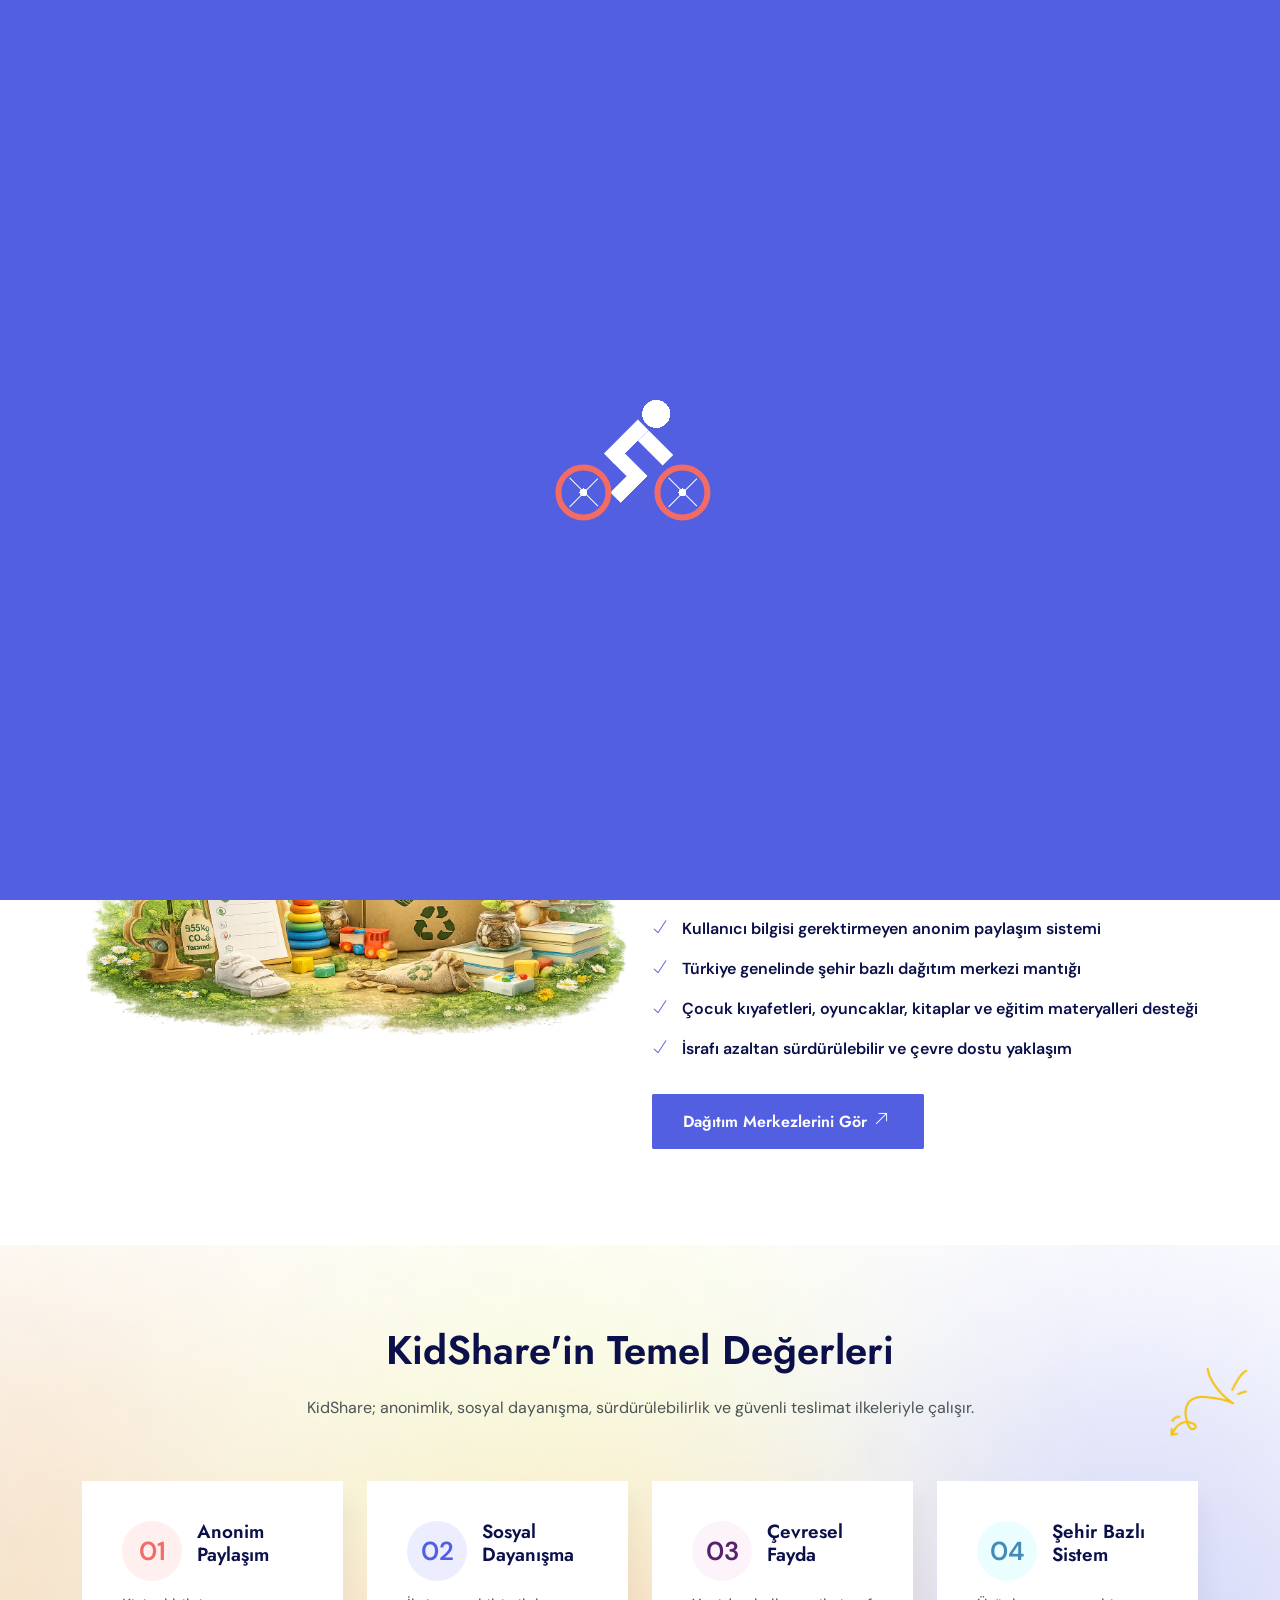
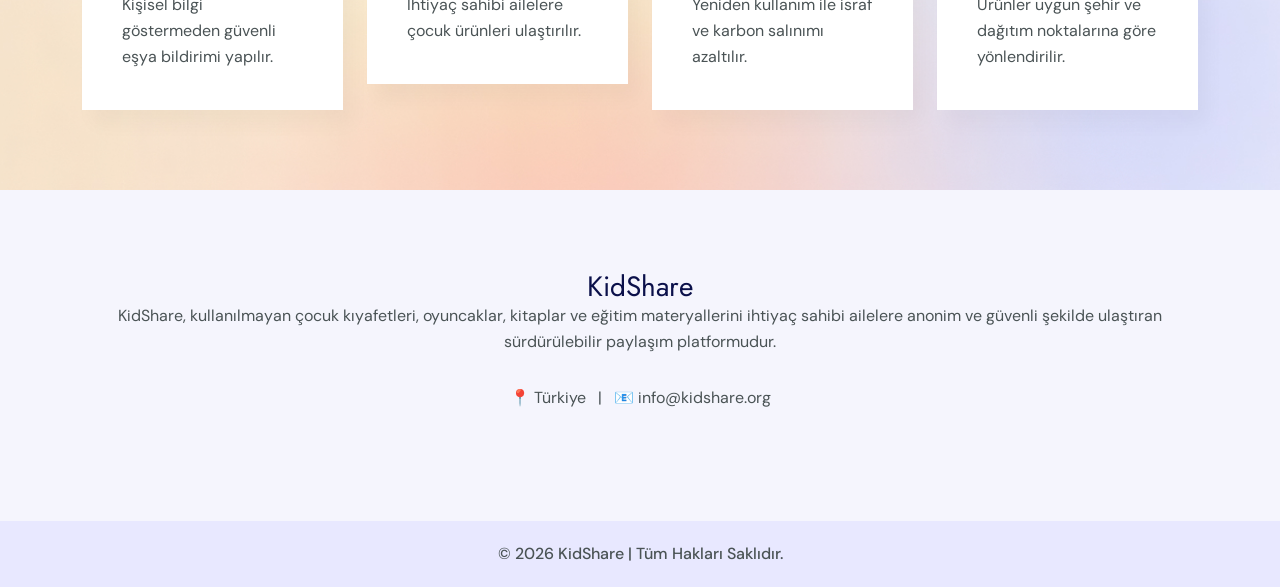
==== eduleb/about.html @ 21bc25d5 "sayfa hataları düzeltildi" ====
<!DOCTYPE html>
<html lang="tr">
<head>
	<meta charset="utf-8">
	<meta http-equiv="X-UA-Compatible" content="IE=edge">
	<meta name="viewport" content="width=device-width, initial-scale=1, shrink-to-fit=no">
	<meta name="description" content="KidShare - Şehir Bazlı Anonim Çocuk Eşyası Paylaşım Platformu">
	<meta name="keywords" content="KidShare, çocuk kıyafeti, oyuncak, kitap, bağış, paylaşım, sürdürülebilirlik">
	<title>KidShare | Hakkımızda</title>

	<link rel="stylesheet" href="assets/bootstrap/css/bootstrap.min.css">
	<link href="https://fonts.googleapis.com/css2?family=DM+Sans:ital,opsz,wght@0,9..40,100..1000;1,9..40,100..1000&display=swap" rel="stylesheet">
	<link href="https://fonts.googleapis.com/css2?family=Jost:ital,wght@0,100..900;1,100..900&display=swap" rel="stylesheet">
	<link rel="stylesheet" href="https://cdnjs.cloudflare.com/ajax/libs/font-awesome/6.5.2/css/all.min.css">
	<link rel="stylesheet" href="assets/fonts/font-awesome.min.css">
	<link rel="stylesheet" href="assets/fonts/themify-icons.css">
	<link rel="stylesheet" href="assets/owlcarousel/css/owl.carousel.css">
	<link rel="stylesheet" href="assets/owlcarousel/css/owl.theme.css">
	<link rel="stylesheet" href="assets/css/jquery-simple-mobilemenu.css">
	<link rel="stylesheet" href="assets/css/magnific-popup.css">
	<link rel="stylesheet" href="assets/css/animate.css">
	<link rel="stylesheet" href="assets/css/style.css">
</head>

<body data-spy="scroll" data-offset="80">

	<!-- START PRELOADER -->
	<div class="preloaders">
		<span class="loader"></span>
	</div>
	<!-- END PRELOADER -->

	<!-- START NAVBAR -->
	<div id="navigation" class="navbar-light bg-faded site-navigation">
		<div class="container-fluid">
			<div class="row">
				<div class="col-20 align-self-center">
					<div class="site-logo">
						<a href="index.html"><img src="assets/img/logo.png" alt="KidShare Logo"></a>
					</div>
				</div>

				<div class="col-60 d-flex">
					<nav id="main-menu">
						<ul>
							<li><a href="index.html">Ana Sayfa</a></li>
							<li><a href="about.html">Hakkımızda</a></li>
							<li><a href="course.html">Kategoriler</a></li>
							<li><a href="blog.html">Dağıtım Merkezleri</a></li>
							<li><a href="course_details.html">Eşya Bırak</a></li>
							<li><a href="contact.html">İletişim</a></li>
						</ul>
					</nav>
				</div>

				<div class="col-20 d-none d-xl-block text-end align-self-center">
					<a href="blog.html" class="header-btn">Merkezler</a>
					<a href="course_details.html" class="btn_one">Eşya Bırak</a>
				</div>

				<ul class="mobile_menu">
					<li><a href="index.html">Ana Sayfa</a></li>
					<li><a href="about.html">Hakkımızda</a></li>
					<li><a href="course.html">Kategoriler</a></li>
					<li><a href="blog.html">Dağıtım Merkezleri</a></li>
					<li><a href="course_details.html">Eşya Bırak</a></li>
					<li><a href="contact.html">İletişim</a></li>
				</ul>
			</div>
		</div>
	</div>
	<!-- END NAVBAR -->

	<!-- START PAGE HEADER -->
	<section class="section-top">
		<div class="container">
			<div class="col-lg-10 offset-lg-1 text-center">
				<div class="section-top-title wow fadeInRight" data-wow-duration="1s" data-wow-delay="0.3s" data-wow-offset="0">
					<h1>Hakkımızda</h1>
					<ul>
						<li><a href="index.html">Ana Sayfa</a></li>
						<li> / Hakkımızda</li>
					</ul>
				</div>
			</div>
		</div>
	</section>
	<!-- END PAGE HEADER -->

	<!-- START ABOUT CONTENT -->
	<section class="ab_area section-padding">
		<div class="container">
			<div class="row align-items-center">
				<div class="col-lg-6 col-sm-12 col-xs-12 wow fadeInUp" data-wow-duration="1s" data-wow-delay="0.2s" data-wow-offset="0">
					<div class="ab_img">
						<img src="assets/img/about1.png" class="img-fluid" alt="KidShare Hakkımızda Görseli">
					</div>
				</div>

				<div class="col-lg-6 col-sm-12 col-xs-12 wow fadeInUp" data-wow-duration="1s" data-wow-delay="0.1s" data-wow-offset="0">
					<div class="ab_content">
						<h2>KidShare ile Çocuk Eşyaları Yeniden Hayat Buluyor</h2>
						<p>
							KidShare, kullanılmayan çocuk kıyafetleri, oyuncaklar, kitaplar,
							ayakkabılar ve eğitim materyallerinin ihtiyaç sahibi ailelere
							ulaştırılmasını sağlayan şehir bazlı anonim paylaşım platformudur.
						</p>
						<p>
							Sistem; bağış yapan ve destek alan kişilerin kimliklerini paylaşmadan
							güvenli şekilde eşya paylaşabilmesini hedefler. Böylece sosyal dayanışma
							güçlenir, kullanılabilir ürünlerin israf olması önlenir ve çevresel fayda sağlanır.
						</p>
						<ul>
							<li><span class="ti-check"></span> Kullanıcı bilgisi gerektirmeyen anonim paylaşım sistemi</li>
							<li><span class="ti-check"></span> Türkiye genelinde şehir bazlı dağıtım merkezi mantığı</li>
							<li><span class="ti-check"></span> Çocuk kıyafetleri, oyuncaklar, kitaplar ve eğitim materyalleri desteği</li>
							<li><span class="ti-check"></span> İsrafı azaltan sürdürülebilir ve çevre dostu yaklaşım</li>
						</ul>
						<a class="btn_one" href="blog.html">Dağıtım Merkezlerini Gör <i class="ti-arrow-top-right"></i></a>
					</div>
				</div>
			</div>
		</div>
	</section>
	<!-- END ABOUT CONTENT -->

	<!-- START MISSION -->
	<section class="top_cat__area section-padding" style="background-image: url(assets/img/bg/section-2.jpg); background-size:cover; background-position: center center;">
		<div class="container">
			<div class="section-title text-center">
				<h2>KidShare'in Temel Değerleri</h2>
				<p>
					KidShare; anonimlik, sosyal dayanışma, sürdürülebilirlik ve güvenli teslimat ilkeleriyle çalışır.
				</p>
			</div>

			<div class="row">
				<div class="col-lg-3 col-sm-6 col-xs-12 wow fadeInUp" data-wow-duration="1s" data-wow-delay="0.1s" data-wow-offset="0">
					<div class="single_tp">
						<span class="sc_one">01</span>
						<h3>Anonim <br> Paylaşım</h3>
						<p>Kişisel bilgi göstermeden güvenli eşya bildirimi yapılır.</p>
					</div>
				</div>

				<div class="col-lg-3 col-sm-6 col-xs-12 wow fadeInUp" data-wow-duration="1s" data-wow-delay="0.2s" data-wow-offset="0">
					<div class="single_tp">
						<span class="sc_two">02</span>
						<h3>Sosyal <br> Dayanışma</h3>
						<p>İhtiyaç sahibi ailelere çocuk ürünleri ulaştırılır.</p>
					</div>
				</div>

				<div class="col-lg-3 col-sm-6 col-xs-12 wow fadeInUp" data-wow-duration="1s" data-wow-delay="0.3s" data-wow-offset="0">
					<div class="single_tp">
						<span class="sc_three">03</span>
						<h3>Çevresel <br> Fayda</h3>
						<p>Yeniden kullanım ile israf ve karbon salınımı azaltılır.</p>
					</div>
				</div>

				<div class="col-lg-3 col-sm-6 col-xs-12 wow fadeInUp" data-wow-duration="1s" data-wow-delay="0.4s" data-wow-offset="0">
					<div class="single_tp">
						<span class="sc_four">04</span>
						<h3>Şehir Bazlı <br> Sistem</h3>
						<p>Ürünler uygun şehir ve dağıtım noktalarına göre yönlendirilir.</p>
					</div>
				</div>
			</div>
		</div>
	</section>
	<!-- END MISSION -->

	<!-- START FOOTER -->
	<div class="footer section-padding">
		<div class="container">
			<div class="single_footer text-center">
				<h3>KidShare</h3>
				<p>
					KidShare, kullanılmayan çocuk kıyafetleri, oyuncaklar, kitaplar ve eğitim materyallerini
					ihtiyaç sahibi ailelere anonim ve güvenli şekilde ulaştıran sürdürülebilir paylaşım platformudur.
				</p>
				<p>📍 Türkiye &nbsp; | &nbsp; 📧 info@kidshare.org</p>
			</div>
		</div>
	</div>
	<!-- END FOOTER -->

	<!-- START COPYRIGHT -->
	<div class="foot_copy">
		<div class="footer_copyright">
			<p>© 2026 KidShare | Tüm Hakları Saklıdır.</p>
		</div>
	</div>
	<!-- END COPYRIGHT -->

	<script src="assets/js/jquery-1.12.4.min.js"></script>
	<script src="assets/bootstrap/js/bootstrap.min.js"></script>
	<script src="assets/js/modernizr-2.8.3.min.js"></script>
	<script src="assets/js/jquery-simple-mobilemenu.js"></script>
	<script src="assets/owlcarousel/js/owl.carousel.min.js"></script>
	<script src="assets/js/jquery.magnific-popup.min.js"></script>
	<script src="assets/js/jquery.inview.min.js"></script>
	<script src="assets/js/scrolltopcontrol.js"></script>
	<script src="assets/js/wow.min.js"></script>
	<script src="assets/js/scripts.js"></script>
</body>
</html>
---- eduleb/assets/fonts/themify-icons.css ----
@font-face {
	font-family: 'themify';
	src:url('../fonts/themify.eot?-fvbane');
	src:url('../fonts/themify.eot?#iefix-fvbane') format('embedded-opentype'),
		url('../fonts/themify.woff?-fvbane') format('woff'),
		url('../fonts/themify.ttf?-fvbane') format('truetype'),
		url('../fonts/themify.svg?-fvbane#themify') format('svg');
	font-weight: normal;
	font-style: normal;
}

[class^="ti-"], [class*=" ti-"] {
	font-family: 'themify';
	speak: none;
	font-style: normal;
	font-weight: normal;
	font-variant: normal;
	text-transform: none;
	line-height: 1;

	/* Better Font Rendering =========== */
	-webkit-font-smoothing: antialiased;
	-moz-osx-font-smoothing: grayscale;
}

.ti-wand:before {
	content: "\e600";
}
.ti-volume:before {
	content: "\e601";
}
.ti-user:before {
	content: "\e602";
}
.ti-unlock:before {
	content: "\e603";
}
.ti-unlink:before {
	content: "\e604";
}
.ti-trash:before {
	content: "\e605";
}
.ti-thought:before {
	content: "\e606";
}
.ti-target:before {
	content: "\e607";
}
.ti-tag:before {
	content: "\e608";
}
.ti-tablet:before {
	content: "\e609";
}
.ti-star:before {
	content: "\e60a";
}
.ti-spray:before {
	content: "\e60b";
}
.ti-signal:before {
	content: "\e60c";
}
.ti-shopping-cart:before {
	content: "\e60d";
}
.ti-shopping-cart-full:before {
	content: "\e60e";
}
.ti-settings:before {
	content: "\e60f";
}
.ti-search:before {
	content: "\e610";
}
.ti-zoom-in:before {
	content: "\e611";
}
.ti-zoom-out:before {
	content: "\e612";
}
.ti-cut:before {
	content: "\e613";
}
.ti-ruler:before {
	content: "\e614";
}
.ti-ruler-pencil:before {
	content: "\e615";
}
.ti-ruler-alt:before {
	content: "\e616";
}
.ti-bookmark:before {
	content: "\e617";
}
.ti-bookmark-alt:before {
	content: "\e618";
}
.ti-reload:before {
	content: "\e619";
}
.ti-plus:before {
	content: "\e61a";
}
.ti-pin:before {
	content: "\e61b";
}
.ti-pencil:before {
	content: "\e61c";
}
.ti-pencil-alt:before {
	content: "\e61d";
}
.ti-paint-roller:before {
	content: "\e61e";
}
.ti-paint-bucket:before {
	content: "\e61f";
}
.ti-na:before {
	content: "\e620";
}
.ti-mobile:before {
	content: "\e621";
}
.ti-minus:before {
	content: "\e622";
}
.ti-medall:before {
	content: "\e623";
}
.ti-medall-alt:before {
	content: "\e624";
}
.ti-marker:before {
	content: "\e625";
}
.ti-marker-alt:before {
	content: "\e626";
}
.ti-arrow-up:before {
	content: "\e627";
}
.ti-arrow-right:before {
	content: "\e628";
}
.ti-arrow-left:before {
	content: "\e629";
}
.ti-arrow-down:before {
	content: "\e62a";
}
.ti-lock:before {
	content: "\e62b";
}
.ti-location-arrow:before {
	content: "\e62c";
}
.ti-link:before {
	content: "\e62d";
}
.ti-layout:before {
	content: "\e62e";
}
.ti-layers:before {
	content: "\e62f";
}
.ti-layers-alt:before {
	content: "\e630";
}
.ti-key:before {
	content: "\e631";
}
.ti-import:before {
	content: "\e632";
}
.ti-image:before {
	content: "\e633";
}
.ti-heart:before {
	content: "\e634";
}
.ti-heart-broken:before {
	content: "\e635";
}
.ti-hand-stop:before {
	content: "\e636";
}
.ti-hand-open:before {
	content: "\e637";
}
.ti-hand-drag:before {
	content: "\e638";
}
.ti-folder:before {
	content: "\e639";
}
.ti-flag:before {
	content: "\e63a";
}
.ti-flag-alt:before {
	content: "\e63b";
}
.ti-flag-alt-2:before {
	content: "\e63c";
}
.ti-eye:before {
	content: "\e63d";
}
.ti-export:before {
	content: "\e63e";
}
.ti-exchange-vertical:before {
	content: "\e63f";
}
.ti-desktop:before {
	content: "\e640";
}
.ti-cup:before {
	content: "\e641";
}
.ti-crown:before {
	content: "\e642";
}
.ti-comments:before {
	content: "\e643";
}
.ti-comment:before {
	content: "\e644";
}
.ti-comment-alt:before {
	content: "\e645";
}
.ti-close:before {
	content: "\e646";
}
.ti-clip:before {
	content: "\e647";
}
.ti-angle-up:before {
	content: "\e648";
}
.ti-angle-right:before {
	content: "\e649";
}
.ti-angle-left:before {
	content: "\e64a";
}
.ti-angle-down:before {
	content: "\e64b";
}
.ti-check:before {
	content: "\e64c";
}
.ti-check-box:before {
	content: "\e64d";
}
.ti-camera:before {
	content: "\e64e";
}
.ti-announcement:before {
	content: "\e64f";
}
.ti-brush:before {
	content: "\e650";
}
.ti-briefcase:before {
	content: "\e651";
}
.ti-bolt:before {
	content: "\e652";
}
.ti-bolt-alt:before {
	content: "\e653";
}
.ti-blackboard:before {
	content: "\e654";
}
.ti-bag:before {
	content: "\e655";
}
.ti-move:before {
	content: "\e656";
}
.ti-arrows-vertical:before {
	content: "\e657";
}
.ti-arrows-horizontal:before {
	content: "\e658";
}
.ti-fullscreen:before {
	content: "\e659";
}
.ti-arrow-top-right:before {
	content: "\e65a";
}
.ti-arrow-top-left:before {
	content: "\e65b";
}
.ti-arrow-circle-up:before {
	content: "\e65c";
}
.ti-arrow-circle-right:before {
	content: "\e65d";
}
.ti-arrow-circle-left:before {
	content: "\e65e";
}
.ti-arrow-circle-down:before {
	content: "\e65f";
}
.ti-angle-double-up:before {
	content: "\e660";
}
.ti-angle-double-right:before {
	content: "\e661";
}
.ti-angle-double-left:before {
	content: "\e662";
}
.ti-angle-double-down:before {
	content: "\e663";
}
.ti-zip:before {
	content: "\e664";
}
.ti-world:before {
	content: "\e665";
}
.ti-wheelchair:before {
	content: "\e666";
}
.ti-view-list:before {
	content: "\e667";
}
.ti-view-list-alt:before {
	content: "\e668";
}
.ti-view-grid:before {
	content: "\e669";
}
.ti-uppercase:before {
	content: "\e66a";
}
.ti-upload:before {
	content: "\e66b";
}
.ti-underline:before {
	content: "\e66c";
}
.ti-truck:before {
	content: "\e66d";
}
.ti-timer:before {
	content: "\e66e";
}
.ti-ticket:before {
	content: "\e66f";
}
.ti-thumb-up:before {
	content: "\e670";
}
.ti-thumb-down:before {
	content: "\e671";
}
.ti-text:before {
	content: "\e672";
}
.ti-stats-up:before {
	content: "\e673";
}
.ti-stats-down:before {
	content: "\e674";
}
.ti-split-v:before {
	content: "\e675";
}
.ti-split-h:before {
	content: "\e676";
}
.ti-smallcap:before {
	content: "\e677";
}
.ti-shine:before {
	content: "\e678";
}
.ti-shift-right:before {
	content: "\e679";
}
.ti-shift-left:before {
	content: "\e67a";
}
.ti-shield:before {
	content: "\e67b";
}
.ti-notepad:before {
	content: "\e67c";
}
.ti-server:before {
	content: "\e67d";
}
.ti-quote-right:before {
	content: "\e67e";
}
.ti-quote-left:before {
	content: "\e67f";
}
.ti-pulse:before {
	content: "\e680";
}
.ti-printer:before {
	content: "\e681";
}
.ti-power-off:before {
	content: "\e682";
}
.ti-plug:before {
	content: "\e683";
}
.ti-pie-chart:before {
	content: "\e684";
}
.ti-paragraph:before {
	content: "\e685";
}
.ti-panel:before {
	content: "\e686";
}
.ti-package:before {
	content: "\e687";
}
.ti-music:before {
	content: "\e688";
}
.ti-music-alt:before {
	content: "\e689";
}
.ti-mouse:before {
	content: "\e68a";
}
.ti-mouse-alt:before {
	content: "\e68b";
}
.ti-money:before {
	content: "\e68c";
}
.ti-microphone:before {
	content: "\e68d";
}
.ti-menu:before {
	content: "\e68e";
}
.ti-menu-alt:before {
	content: "\e68f";
}
.ti-map:before {
	content: "\e690";
}
.ti-map-alt:before {
	content: "\e691";
}
.ti-loop:before {
	content: "\e692";
}
.ti-location-pin:before {
	content: "\e693";
}
.ti-list:before {
	content: "\e694";
}
.ti-light-bulb:before {
	content: "\e695";
}
.ti-Italic:before {
	content: "\e696";
}
.ti-info:before {
	content: "\e697";
}
.ti-infinite:before {
	content: "\e698";
}
.ti-id-badge:before {
	content: "\e699";
}
.ti-hummer:before {
	content: "\e69a";
}
.ti-home:before {
	content: "\e69b";
}
.ti-help:before {
	content: "\e69c";
}
.ti-headphone:before {
	content: "\e69d";
}
.ti-harddrives:before {
	content: "\e69e";
}
.ti-harddrive:before {
	content: "\e69f";
}
.ti-gift:before {
	content: "\e6a0";
}
.ti-game:before {
	content: "\e6a1";
}
.ti-filter:before {
	content: "\e6a2";
}
.ti-files:before {
	content: "\e6a3";
}
.ti-file:before {
	content: "\e6a4";
}
.ti-eraser:before {
	content: "\e6a5";
}
.ti-envelope:before {
	content: "\e6a6";
}
.ti-download:before {
	content: "\e6a7";
}
.ti-direction:before {
	content: "\e6a8";
}
.ti-direction-alt:before {
	content: "\e6a9";
}
.ti-dashboard:before {
	content: "\e6aa";
}
.ti-control-stop:before {
	content: "\e6ab";
}
.ti-control-shuffle:before {
	content: "\e6ac";
}
.ti-control-play:before {
	content: "\e6ad";
}
.ti-control-pause:before {
	content: "\e6ae";
}
.ti-control-forward:before {
	content: "\e6af";
}
.ti-control-backward:before {
	content: "\e6b0";
}
.ti-cloud:before {
	content: "\e6b1";
}
.ti-cloud-up:before {
	content: "\e6b2";
}
.ti-cloud-down:before {
	content: "\e6b3";
}
.ti-clipboard:before {
	content: "\e6b4";
}
.ti-car:before {
	content: "\e6b5";
}
.ti-calendar:before {
	content: "\e6b6";
}
.ti-book:before {
	content: "\e6b7";
}
.ti-bell:before {
	content: "\e6b8";
}
.ti-basketball:before {
	content: "\e6b9";
}
.ti-bar-chart:before {
	content: "\e6ba";
}
.ti-bar-chart-alt:before {
	content: "\e6bb";
}
.ti-back-right:before {
	content: "\e6bc";
}
.ti-back-left:before {
	content: "\e6bd";
}
.ti-arrows-corner:before {
	content: "\e6be";
}
.ti-archive:before {
	content: "\e6bf";
}
.ti-anchor:before {
	content: "\e6c0";
}
.ti-align-right:before {
	content: "\e6c1";
}
.ti-align-left:before {
	content: "\e6c2";
}
.ti-align-justify:before {
	content: "\e6c3";
}
.ti-align-center:before {
	content: "\e6c4";
}
.ti-alert:before {
	content: "\e6c5";
}
.ti-alarm-clock:before {
	content: "\e6c6";
}
.ti-agenda:before {
	content: "\e6c7";
}
.ti-write:before {
	content: "\e6c8";
}
.ti-window:before {
	content: "\e6c9";
}
.ti-widgetized:before {
	content: "\e6ca";
}
.ti-widget:before {
	content: "\e6cb";
}
.ti-widget-alt:before {
	content: "\e6cc";
}
.ti-wallet:before {
	content: "\e6cd";
}
.ti-video-clapper:before {
	content: "\e6ce";
}
.ti-video-camera:before {
	content: "\e6cf";
}
.ti-vector:before {
	content: "\e6d0";
}
.ti-themify-logo:before {
	content: "\e6d1";
}
.ti-themify-favicon:before {
	content: "\e6d2";
}
.ti-themify-favicon-alt:before {
	content: "\e6d3";
}
.ti-support:before {
	content: "\e6d4";
}
.ti-stamp:before {
	content: "\e6d5";
}
.ti-split-v-alt:before {
	content: "\e6d6";
}
.ti-slice:before {
	content: "\e6d7";
}
.ti-shortcode:before {
	content: "\e6d8";
}
.ti-shift-right-alt:before {
	content: "\e6d9";
}
.ti-shift-left-alt:before {
	content: "\e6da";
}
.ti-ruler-alt-2:before {
	content: "\e6db";
}
.ti-receipt:before {
	content: "\e6dc";
}
.ti-pin2:before {
	content: "\e6dd";
}
.ti-pin-alt:before {
	content: "\e6de";
}
.ti-pencil-alt2:before {
	content: "\e6df";
}
.ti-palette:before {
	content: "\e6e0";
}
.ti-more:before {
	content: "\e6e1";
}
.ti-more-alt:before {
	content: "\e6e2";
}
.ti-microphone-alt:before {
	content: "\e6e3";
}
.ti-magnet:before {
	content: "\e6e4";
}
.ti-line-double:before {
	content: "\e6e5";
}
.ti-line-dotted:before {
	content: "\e6e6";
}
.ti-line-dashed:before {
	content: "\e6e7";
}
.ti-layout-width-full:before {
	content: "\e6e8";
}
.ti-layout-width-default:before {
	content: "\e6e9";
}
.ti-layout-width-default-alt:before {
	content: "\e6ea";
}
.ti-layout-tab:before {
	content: "\e6eb";
}
.ti-layout-tab-window:before {
	content: "\e6ec";
}
.ti-layout-tab-v:before {
	content: "\e6ed";
}
.ti-layout-tab-min:before {
	content: "\e6ee";
}
.ti-layout-slider:before {
	content: "\e6ef";
}
.ti-layout-slider-alt:before {
	content: "\e6f0";
}
.ti-layout-sidebar-right:before {
	content: "\e6f1";
}
.ti-layout-sidebar-none:before {
	content: "\e6f2";
}
.ti-layout-sidebar-left:before {
	content: "\e6f3";
}
.ti-layout-placeholder:before {
	content: "\e6f4";
}
.ti-layout-menu:before {
	content: "\e6f5";
}
.ti-layout-menu-v:before {
	content: "\e6f6";
}
.ti-layout-menu-separated:before {
	content: "\e6f7";
}
.ti-layout-menu-full:before {
	content: "\e6f8";
}
.ti-layout-media-right-alt:before {
	content: "\e6f9";
}
.ti-layout-media-right:before {
	content: "\e6fa";
}
.ti-layout-media-overlay:before {
	content: "\e6fb";
}
.ti-layout-media-overlay-alt:before {
	content: "\e6fc";
}
.ti-layout-media-overlay-alt-2:before {
	content: "\e6fd";
}
.ti-layout-media-left-alt:before {
	content: "\e6fe";
}
.ti-layout-media-left:before {
	content: "\e6ff";
}
.ti-layout-media-center-alt:before {
	content: "\e700";
}
.ti-layout-media-center:before {
	content: "\e701";
}
.ti-layout-list-thumb:before {
	content: "\e702";
}
.ti-layout-list-thumb-alt:before {
	content: "\e703";
}
.ti-layout-list-post:before {
	content: "\e704";
}
.ti-layout-list-large-image:before {
	content: "\e705";
}
.ti-layout-line-solid:before {
	content: "\e706";
}
.ti-layout-grid4:before {
	content: "\e707";
}
.ti-layout-grid3:before {
	content: "\e708";
}
.ti-layout-grid2:before {
	content: "\e709";
}
.ti-layout-grid2-thumb:before {
	content: "\e70a";
}
.ti-layout-cta-right:before {
	content: "\e70b";
}
.ti-layout-cta-left:before {
	content: "\e70c";
}
.ti-layout-cta-center:before {
	content: "\e70d";
}
.ti-layout-cta-btn-right:before {
	content: "\e70e";
}
.ti-layout-cta-btn-left:before {
	content: "\e70f";
}
.ti-layout-column4:before {
	content: "\e710";
}
.ti-layout-column3:before {
	content: "\e711";
}
.ti-layout-column2:before {
	content: "\e712";
}
.ti-layout-accordion-separated:before {
	content: "\e713";
}
.ti-layout-accordion-merged:before {
	content: "\e714";
}
.ti-layout-accordion-list:before {
	content: "\e715";
}
.ti-ink-pen:before {
	content: "\e716";
}
.ti-info-alt:before {
	content: "\e717";
}
.ti-help-alt:before {
	content: "\e718";
}
.ti-headphone-alt:before {
	content: "\e719";
}
.ti-hand-point-up:before {
	content: "\e71a";
}
.ti-hand-point-right:before {
	content: "\e71b";
}
.ti-hand-point-left:before {
	content: "\e71c";
}
.ti-hand-point-down:before {
	content: "\e71d";
}
.ti-gallery:before {
	content: "\e71e";
}
.ti-face-smile:before {
	content: "\e71f";
}
.ti-face-sad:before {
	content: "\e720";
}
.ti-credit-card:before {
	content: "\e721";
}
.ti-control-skip-forward:before {
	content: "\e722";
}
.ti-control-skip-backward:before {
	content: "\e723";
}
.ti-control-record:before {
	content: "\e724";
}
.ti-control-eject:before {
	content: "\e725";
}
.ti-comments-smiley:before {
	content: "\e726";
}
.ti-brush-alt:before {
	content: "\e727";
}
.ti-youtube:before {
	content: "\e728";
}
.ti-vimeo:before {
	content: "\e729";
}
.ti-twitter:before {
	content: "\e72a";
}
.ti-time:before {
	content: "\e72b";
}
.ti-tumblr:before {
	content: "\e72c";
}
.ti-skype:before {
	content: "\e72d";
}
.ti-share:before {
	content: "\e72e";
}
.ti-share-alt:before {
	content: "\e72f";
}
.ti-rocket:before {
	content: "\e730";
}
.ti-pinterest:before {
	content: "\e731";
}
.ti-new-window:before {
	content: "\e732";
}
.ti-microsoft:before {
	content: "\e733";
}
.ti-list-ol:before {
	content: "\e734";
}
.ti-linkedin:before {
	content: "\e735";
}
.ti-layout-sidebar-2:before {
	content: "\e736";
}
.ti-layout-grid4-alt:before {
	content: "\e737";
}
.ti-layout-grid3-alt:before {
	content: "\e738";
}
.ti-layout-grid2-alt:before {
	content: "\e739";
}
.ti-layout-column4-alt:before {
	content: "\e73a";
}
.ti-layout-column3-alt:before {
	content: "\e73b";
}
.ti-layout-column2-alt:before {
	content: "\e73c";
}
.ti-instagram:before {
	content: "\e73d";
}
.ti-google:before {
	content: "\e73e";
}
.ti-github:before {
	content: "\e73f";
}
.ti-flickr:before {
	content: "\e740";
}
.ti-facebook:before {
	content: "\e741";
}
.ti-dropbox:before {
	content: "\e742";
}
.ti-dribbble:before {
	content: "\e743";
}
.ti-apple:before {
	content: "\e744";
}
.ti-android:before {
	content: "\e745";
}
.ti-save:before {
	content: "\e746";
}
.ti-save-alt:before {
	content: "\e747";
}
.ti-yahoo:before {
	content: "\e748";
}
.ti-wordpress:before {
	content: "\e749";
}
.ti-vimeo-alt:before {
	content: "\e74a";
}
.ti-twitter-alt:before {
	content: "\e74b";
}
.ti-tumblr-alt:before {
	content: "\e74c";
}
.ti-trello:before {
	content: "\e74d";
}
.ti-stack-overflow:before {
	content: "\e74e";
}
.ti-soundcloud:before {
	content: "\e74f";
}
.ti-sharethis:before {
	content: "\e750";
}
.ti-sharethis-alt:before {
	content: "\e751";
}
.ti-reddit:before {
	content: "\e752";
}
.ti-pinterest-alt:before {
	content: "\e753";
}
.ti-microsoft-alt:before {
	content: "\e754";
}
.ti-linux:before {
	content: "\e755";
}
.ti-jsfiddle:before {
	content: "\e756";
}
.ti-joomla:before {
	content: "\e757";
}
.ti-html5:before {
	content: "\e758";
}
.ti-flickr-alt:before {
	content: "\e759";
}
.ti-email:before {
	content: "\e75a";
}
.ti-drupal:before {
	content: "\e75b";
}
.ti-dropbox-alt:before {
	content: "\e75c";
}
.ti-css3:before {
	content: "\e75d";
}
.ti-rss:before {
	content: "\e75e";
}
.ti-rss-alt:before {
	content: "\e75f";
}
---- eduleb/assets/css/style.css ----
/*
Author       : theme_ocean
Template Name: Eduleb - Education HTML Template
Version      : 1.0
*/
/*=============================================================
    CSS INDEX
    =============================
    01. GENERAL STYLE (body, link color, section-title, preloader btn, overlay, section-padding etc)
    02. START NAVIGATION
    03. START HOME DESIGN
    04. START COUNTER DESIGN
    05. START TOP PROMO STYLE
    06. START ABOUT DESIGN
    07. START COURSE DESIGN
    08. START PARTNER & VIDEO DESIGN
    09. START TEAM DESIGN
    10. START REVIEWS DESIGN
    11. START BLOG DESIGN
    12. START FOOTER DESIGN
    13. START FREE COURSE+INSTRUCTOR CSS
    14. START PRICING DESIGN
    15. START CONTACT PAGE DESIGN
    16. START FAQ DESIGN
    17. START ERROR PAGE DESIGN
    18. START SECTION TOP DESIGN
  =============================================================*/
/*
* ----------------------------------------------------------------------------------------
* 01.GENERAL STYLE
* ----------------------------------------------------------------------------------------
*/
body {
	color: #4a5355;
	font-family: "DM Sans", sans-serif;
	font-size: 16px;
	font-weight: 400;
	line-height: 26px;
	background: #fff;
	overflow-x: hidden;
}

html,
body { height: 100%;position:relative;  }
h1,
h2,
h3,
h4,
h5,
h6 {
  letter-spacing: 0px;
  margin: 0px; 
  font-family: "Jost", sans-serif;
  color: #0b104a;
  font-weight: 400;
}
a {
font-family: "Jost", sans-serif;
text-decoration: none;
color: #0b104a;
-webkit-transition: all 0.2s ease 0s;
transition: all 0.2s ease 0s;
}
a:hover {
    color: #fff;
    text-decoration: none;
}
a:focus {
    outline: none;
    text-decoration: none;
}
p {
    margin-bottom: 0;
}
ul,
li {
    margin: 0;
    padding: 0;
}
::-moz-selection {
	background: #525fe1;
	color: #ffffff;
}
::selection {
	background: #525fe1;
	color: #ffffff;
}

fieldset {
    border: 0 none;
    margin: 0 auto;
    padding: 0;
}
/*START PRELOADER DESIGN*/
.preloaders {
  position: fixed;
  top: 50%;
  left: 50%;
  width: 100%;
  height: 100%;
  display: flex;
  align-items: center;
  justify-content: center;
  z-index: 99999;
  transform: translate(-50%, -50%);
  background: #525fe1;
}
.loader {
  width: 106px;
  height: 56px;
  display: block;
  margin: 30px auto;
  background-image: linear-gradient(#FFF 50px, transparent 0), linear-gradient(#FFF 50px, transparent 0), linear-gradient(#FFF 50px, transparent 0), linear-gradient(#FFF 50px, transparent 0), radial-gradient(circle 14px, #FFF 100%, transparent 0);
  background-size: 48px 15px , 15px 35px, 15px 35px, 25px 15px, 28px 28px;
  background-position: 25px 5px, 58px 20px, 25px 17px, 2px 37px, 76px 0px;
  background-repeat: no-repeat;
  position: relative;
  transform: rotate(-45deg);
  box-sizing: border-box;
}
.loader::after,
.loader::before {
  content: '';  
  position: absolute;
  width: 56px;
  height: 56px;
  border: 6px solid #f26b65;
  border-radius: 50%;
  left: -45px;
  top: -10px;
  background-repeat: no-repeat;
  background-image: linear-gradient(#FFF 64px, transparent 0), linear-gradient(#FFF 66px, transparent 0), radial-gradient(circle 4px, #FFF 100%, transparent 0);
  background-size: 40px 1px , 1px 40px, 8px 8px;
  background-position: center center;
  box-sizing: border-box;
  animation: rotation 0.3s linear infinite;
}
.loader::before {
  left: 25px;
  top: 60px;
}

@keyframes rotation {
  0% {
    transform: rotate(0deg);
  }
  100% {
    transform: rotate(360deg);
  }
} 
ul{list-style:none;}
/*END PRELOADER DESIGN*/
.no-padding { padding: 0 }
/*END PRELOADER DESIGN*/
.section-padding {padding:80px 0;}
/*START SECTION TITLE DESIGN*/
.section-title{margin-bottom:60px;}
.section-title h2 {
	font-size: 40px;
	font-weight: 600;
	margin-top: 0;
	position: relative;
	line-height: 50px;
}
.section-title p{
width:60%;
margin:auto;
margin-top: 20px;
}
.section-title b{color:#525fe1;font-weight: 600;}
@media only screen and (max-width:768px){
.section-title p{padding-right:0px;margin-bottom: 30px;}
}
@media only screen and (max-width:480px){
.section-title  h2 {font-size:35px;}
}
/*END SECTION TITLE DESIGN*/
/*START SCROLL TO TOP*/
.topcontrol {
background:none;
border-radius: 30px;
bottom: 5px;
border:2px solid #525fe1;
box-shadow: 0 1px 10px 0 rgba(0, 0, 0, 0.2);
color: #525fe1;
cursor: pointer;
font-size: 22px;
height: 50px;
line-height: 47px;
opacity: 1;
-ms-filter: "progid:DXImageTransform.Microsoft.Alpha(Opacity=100)";
position: fixed;
right: 5px;
text-align: center;
-webkit-transition: all 0.2s ease 0s;
transition: all 0.2s ease 0s;
width: 50px;
}
.topcontrol:hover {
    background:#525fe1;
	border:2px solid #525fe1;
    color: #000;
}
/*END SCROLL TO TOP*/
/*START BTN*/
.btn_one {
	background: #525fe1;
	border: 1px solid #525fe1;
	padding: 15px 30px;
	border-radius: 2px;
	color: #fff;
	transition: 0.3s;
	font-weight: 600;
}
.btn_one i{margin-right:5px;}
.btn_one:hover{
background:#f26b65;
color:#fff;
border: 1px solid #f26b65;
}
@media only screen and (max-width:960px){
.btn_one{
padding: 14px 25px;
margin-top: 0px;
}
.btn_one i{margin-right:5px;display:none;}
}
.btn_two {}
.btn_two:hover{}
/*END BTN*/
/*
* ----------------------------------------------------------------------------------------
* 01.END GENERAL STYLE
* ----------------------------------------------------------------------------------------
*/

/*
* ----------------------------------------------------------------------------------------
* 02.START NAVIGATION
* ----------------------------------------------------------------------------------------
*/
.col-20{
	width: 20%;
}
.col-60{
	width: 60%;
}
.col-20{
	width: 20%;
}
.site-logo{
	width: 150px;
}
.site-logo a{
	display: block;
}
.site-logo img{
	max-width: 100%;
}
#navigation{
	padding: 20px 65px;
	border-bottom: 1px solid #ddd;
}
.navigation2{
	border-bottom: 0px !important;
	background:#fff;
}
@media only screen and (max-width:960px){
#navigation{border-bottom: 0px;}
}
.navbar-fixed {
    z-index: 999;
    position: fixed;
    opacity: .98;
    -ms-filter:"progid:DXImageTransform.Microsoft.Alpha(Opacity=98)";
    width: 100%;
    top: 0;
    -webkit-animation: fadeInDown 800ms;
    animation: fadeInDown 800ms;
    -webkit-backface-visibility: hidden;
    border-radius: 0px;
    background: #fff;
	box-shadow: 10px 15px 18px rgba(23, 23, 36, 0.03);
}

@media only screen and (max-width:960px){
#navigation.navbar-fixed{display:none;}
}
#main-menu{
}
#main-menu ul{
	list-style-type: none;
}

#main-menu ul li {
	display: inline-block;
	padding: 0 15px;
	position: relative;
	line-height: 60px;
}
@media only screen and (max-width:1024px){
#main-menu ul li {padding: 0 6px;}
}	
#main-menu ul li a {
	position: relative;
	text-transform: uppercase;
	color: #0b104a;
	font-weight: 600;
	transition: .5s;
	font-size: 16px;
}
#main-menu ul li a:hover,
#main-menu ul li a:focus{
	color: #525fe1;
}
#navigation .header-btn {
	padding-right:20px;
}



/*-------------------------------
# Dropdwon menu 
--------------------------------*/

#navigation #main-menu ul li ul ,
#navigation #main-menu ul li ul li ul {	
	background: #525fe1;
	-webkit-box-shadow: 0 0 10px 3px rgba(0,0,0,.05);
	box-shadow: 0 0 10px 3px rgba(0,0,0,.05);
	left: -55px;
	list-style: outside none none;
	margin:  0;
	opacity: 0;
	-ms-filter:"progid:DXImageTransform.Microsoft.Alpha(Opacity=0)";
	padding:10px;
	position: absolute;
	text-align: left;
	top: 120%;
	-webkit-transition:all 0.5s ease 0s;
	-o-transition: all 0.5s ease 0s;
	transition: all 0.5s ease 0s;
	visibility: hidden;
	width: 210px;
	z-index: 999;
	border-radius: 4px;
	border-top: 2px solid #525fe1;
}
#navigation #main-menu .menu-item-has-children {
	position: relative;
	margin-right: 20px;
}
#navigation #main-menu .menu-item-has-children::after {
	position: absolute;
	content: "\e64b";
	font-family: themify;
	margin-top: 0px;
	margin-left: 0;
	font-size: 10px;
	right: -10px;
	top: 0px;
	color: #0b104a;
	font-size: 13px;
	font-weight: 600;
}
#navigation #main-menu ul li  ul li{
	position: relative;
}
#navigation #main-menu ul li ul li ul{
	top: 0;
	right: auto;
	left: 205px;
}
#navigation.navbar-fixed #main-menu ul li li a{
	color: #fff;
} 
#navigation #main-menu ul li:hover ul,
#navigation #main-menu ul li ul li:hover > ul{
	opacity: 1;
	-ms-filter: "progid:DXImageTransform.Microsoft.Alpha(Opacity=100)"; 
	visibility: visible;
	top: 100%;
}
#navigation #main-menu ul li ul li {display: block; margin: 0; padding: 0;}

#navigation #main-menu ul li ul li a {
	color: #fff;
	display: block;
	font-size: 16px;
	line-height: 30px;
	font-weight: 600;
	padding: 5px 12px;
	position: relative;	
	transition: all 0.3s ease 0s !important;
	visibility: inherit !important;
	opacity: inherit !important;
	text-transform: capitalize;
}

#navigation #main-menu ul li ul li a:hover{
	color: #fff;
	background-color: #525fe1;
	text-decoration: none;
}
@media only screen and (max-width: 991px){
	
	.col-60{
		display: none!important;
	}

	#sm_menu_ham {
		display: block;
		top: 40px;
		right: 11%;
		position: absolute;
	}
	.sidebar{
		padding-top: 100px;
	}
}

@media only screen and (max-width: 767px){
.spt-130 {
padding-top: 90px;
}	
#mobile_menu{
display: block;
width: 100%;

}
}
@media only screen and (max-width: 575px){
#navigation {
padding: 30px 20px;
}
#sm_menu_ham {
top: 40px;
}
}
.header-btn{
	display: inline-block;
	font-weight: 600;
	font-size: 18px;
	color: #0b104a;
	transition: .5s;	
}
.header-btn:hover,
.header-btn:focus{
	color: #525fe1;
	
}
/*
* ----------------------------------------------------------------------------------------
* 02.END NAVIGATION
* ----------------------------------------------------------------------------------------
*/

/*
* ----------------------------------------------------------------------------------------
* 03.START HOME DESIGN
* ----------------------------------------------------------------------------------------
*/
.home_bg {
	height: 850px;
	position:relative;
}
@media only screen and (max-width:960px){
.home_bg {height:650px;}
}
@media only screen and (max-width:480px){
.home_bg {height:800px;}
}
.hero-text{position:relative;}
.hero-text h1 span{color: #525fe1;}
.hero-text h1 {
	color: #0b104a;
	font-size: 64px;
	font-weight: 700;
	letter-spacing: 0;
	line-height: 74px;
	padding-top: 250px;
	margin-bottom: 20px;
}
@media only screen and (max-width:960px){
.hero-text h1 {padding-top:150px;font-size:64px;line-height:74px;}
}
@media only screen and (max-width:768px){
.hero-text h1 {padding-top:150px;font-size: 64px;line-height: 74px;}
}
@media only screen and (max-width:480px){
.hero-text h1 {padding-top:150px;font-size: 34px;line-height:44px;}
}
.hero-text p {
	width:80%;
	font-weight:500;
	margin-bottom: 30px;
}
/*SUBSCRIBE FIELD*/
.banner_subs {
	display: block;
	position: relative;
	margin-top: 30px;
}
@media only screen and (max-width:480px){
.banner_subs {display: none;}
}
.banner_subs button{border:none;}
.home_si {
	background: #fff;
	border-radius: 0px;
	color: #0b104a;
	display: block;
	height: 70px;
	letter-spacing: 1px;
	margin: 0;
	padding: 0 60px 0 20px;
	text-transform: capitalize;
	width: 100%;
}
.home_si:focus{
outline:0 none;
box-shadow:none;
border: 1px solid #525fe1!important;
}
.home_sb button {
	background-color: #525fe1;
	border-radius: 0px;
	color: #fff;
	cursor: pointer;
	display: block;
	font-size: 20px;
	height: 60px;
	position: absolute;
	right: 5px;
	top: 5px;
	padding: 0 20px;
	width: 25%;
	transition: 0.3s;
}
.home_sb button:hover{
	color:#fff;
	background:#f26b65;
}
/*END SUBSCRIBE FIELD*/
.hero-text-img {
	position: absolute;
	bottom: 0;
	right:5%;
}
.hero-text-img img{
    position: relative;
    height: 580px;
    width: auto;
    object-fit: contain;
}
@media only screen and (max-width:960px) { 
.hero-text-img img{display:none;}
}
@media only screen and (max-width:480px) { 
.hero-text-img img{display:block;width:80%;}
}
/*HOME TWO BANNER CSS*/
.hero-text2{position:relative;}
.hero-text2 h1 span{color: #f26b65;}
.hero-text2 h1 {
	color: #fff;
	font-size: 64px;
	font-weight: 700;
	letter-spacing: 0;
	line-height: 74px;
	padding-top: 250px;
	margin-bottom: 20px;
}
@media only screen and (max-width:960px){
.hero-text2 h1 {padding-top:150px;font-size:64px;line-height:74px;}
}
@media only screen and (max-width:768px){
.hero-text2 h1 {padding-top:150px;font-size: 64px;line-height: 74px;}
}
@media only screen and (max-width:480px){
.hero-text2 h1 {padding-top:250px;font-size: 34px;line-height:44px;}
}
.hero-text2 p {
	width:80%;
	font-weight:500;
	margin-bottom: 30px;
}
.hero-text-img2 {
	position: absolute;
	bottom: 0;
	left:5%;
}
.hero-text-img2{}
@media only screen and (max-width:960px) { 
.hero-text-img2 img{display:none;}
}

/*SUBSCRIBE FIELD*/
.banner_subs2 {
	display: block;
	position: relative;
	margin-top: 30px;
}
@media only screen and (max-width:480px){
.banner_subs2 {display: none;}
}
.banner_subs2 button{border:none;}
.home_si2 {
	background: #fff;
	border-radius: 0px;
	color: #0b104a;
	display: block;
	height: 70px;
	letter-spacing: 1px;
	margin: 0;
	padding: 0 60px 0 20px;
	text-transform: capitalize;
	width: 100%;
}
.home_si2:focus{
outline:0 none;
box-shadow:none;
border: 1px solid #525fe1!important;
}
.home_sb2 button {
	background-color: #525fe1;
	border-radius: 0px;
	color: #fff;
	cursor: pointer;
	display: block;
	font-size: 20px;
	height: 60px;
	position: absolute;
	right: 5px;
	top: 5px;
	padding: 0 20px;
	width: 25%;
	transition: 0.3s;
}
.home_sb2 button:hover{
	color:#fff;
	background:#f26b65;
}
.home_tag {
	margin-top: 30px;
	position: relative;
}
.home_tag span{color: #fff;}
.home_tag a {
	color: #fff;
	font-weight: 600;
	padding: 0 5px;
	text-decoration: underline;
	transition: 0.3s;
}
.home_tag a:hover{color: #f26b65;}
/*END SUBSCRIBE FIELD*/
/*END HOME TWO BANNER CSS*/


.home_ps {
	background: #fff;
	width: 250px;
	padding: 20px;
	border-radius: 5px;
	box-shadow: 0px 0 30px rgba(1, 41, 112, 0.08);
	position: absolute;
	top: 45%;
	right: 20%;
	left: 60%;
}	
@media only screen and (max-width:1024px){
.home_ps {display:none;}
}
@media only screen and (max-width:880px){
.home_ps {display:none;}
}	
@media only screen and (max-width:480px){
.home_ps {left: 35%;display:block}
}
.home_ps span {
color: #2D36BB;
	background: #ECEDFF;
	width: 50px;
	float: left;
	height: 50px;
	line-height: 50px;
	border-radius: 30px;
	font-size: 20px;
	text-align: center;
	margin-right: 15px;
}
.home_ps h2{font-weight:500;}
/*
* ----------------------------------------------------------------------------------------
* 03.END HOME DESIGN
* ----------------------------------------------------------------------------------------
*/

/*
* ----------------------------------------------------------------------------------------
* 04.START COUNTER DESIGN
* ----------------------------------------------------------------------------------------
*/
.count_area {
	position:relative;
	margin-top: -60px;
	padding-bottom:80px;
}
@media only screen and (max-width:960px) { 
.count_area {margin-top: 80px;}
}
.single-counter {
	background: #fff;
	border: 1px solid #ddd;
	border-radius: 20px;
	padding: 20px;
	box-shadow: 10px 15px 18px rgba(23, 23, 36, 0.04);
}
@media only screen and (max-width:960px) { 
.single-counter{margin-bottom:30px;}
}
.single-counter span {
	width: 50px;
	float: left;
	height: 50px;
	line-height: 50px;
	border-radius: 30px;
	font-size: 20px;
	text-align: center;
	margin-right: 15px;
}
.single-counter h2 {
	overflow: hidden;
	font-weight: 600;
	margin-bottom: 0;
}
.single-counter p{overflow: hidden;}
.sc_one{color:#F26B65;background:#FFEFEE;}
.sc_two{color:#2D36BB;background:#ECEDFF;}
.sc_three{color:#57216C;background:#FDF3FA;}
.sc_four{color:#448BB7;background:#EAFEFF;}
/*
* ----------------------------------------------------------------------------------------
* 04.END COUNTER DESIGN
* ----------------------------------------------------------------------------------------
*/

/*
* ----------------------------------------------------------------------------------------
* 05. START TOP PROMO STYLE
* ----------------------------------------------------------------------------------------
*/
.tp_feature_p3{padding-bottom:50px;}
.tp_feature{
background:#282a74;
padding-bottom:50px;
}
.single_tp {
	margin-bottom: 30px;
	background: #fff;
	padding: 40px;
	box-shadow: 10px 15px 18px rgba(23, 23, 36, 0.03);
}
.single_tp span {
	width: 60px;
	float: left;
	height: 60px;
	line-height: 60px;
	text-align: center;
	border-radius: 30px;
	font-weight: 600;
	font-size: 26px;
	margin-right: 15px;
}
@media only screen and (max-width:880px){
.single_tp {margin-bottom:30px;}
}
.single_tp h3 {
	font-size: 19px;
	font-weight: 600;
	margin-bottom:15px;
	overflow: hidden;
}
.single_tp p {
overflow: hidden;
margin-top:25px;
}
.sc_one{color:#F26B65;background:#FFEFEE;}
.sc_two{color:#525fe1;background:#ECEDFF;}
.sc_three{color:#57216C;background:#FDF3FA;}
.sc_four{color:#448BB7;background:#EAFEFF;}
/*
* ----------------------------------------------------------------------------------------
* 05. END TOP PROMO CSS STYLE
* ----------------------------------------------------------------------------------------
*/

/*
* ----------------------------------------------------------------------------------------
* 06.START ABOUT DESIGN
* ----------------------------------------------------------------------------------------
*/
.ab_img{position:relative;}
@media only screen and (max-width:960px) { 
.ab_img{margin-bottom:60px;}
}
.ab_img img{position:relative;}
.ab_content{margin-bottom:30px;}
.ab_content h2 {
	font-weight: 600;
	line-height: 50px;
	font-size: 38px;
	margin-bottom: 20px;
}
.ab_content p{margin-bottom:15px;}
.ab_content ul{margin-bottom: 40px;}
.ab_content ul li {
color: #0b104a;
	font-weight: 600;
	line-height: 40px;
}
.ab_content ul li span{
color:#525fe1;
margin-right:10px;
}
.home_ps2 {
	background: #fff;
	width: 250px;
	padding: 20px;
	border-radius: 5px;
	box-shadow: 0px 0 30px rgba(1, 41, 112, 0.08);
	position: absolute;
	top: 45%;
	right: 0%;
	/* left: 70%; */
}	
.home_ps2 span {
color: #2D36BB;
	background: #ECEDFF;
	width: 50px;
	float: left;
	height: 50px;
	line-height: 50px;
	border-radius: 30px;
	font-size: 20px;
	text-align: center;
	margin-right: 15px;
}
.home_ps2 h2{font-weight:500;}
/*START CATEGORY LIST*/
.top_cat__area{padding-bottom:50px;}
.cat_list{}
.cat_list ul{text-align: center;}
.cat_list li {
	background: #fff;
	box-sizing: border-box;
	border: 1px solid #ddd;
	border-radius: 100px;
	display: inline-flex;
	align-items: center;
	margin: 0 15px 20px 0;
	-webkit-transition: all 0.3s ease-in-out;
	-o-transition: all 0.3s ease-in-out;
	transition: all 0.3s ease-in-out;
}
.cat_list ul li a {
	color: #6d7193;
	display: flex;
	align-items: center;
	padding: 8px 20px 8px 10px;
	transition: all 0.25s ease-out;
	transition: 0.3s;
}
.cat_list ul li a img {
	width: 45px;
	margin-right: 10px;
	height: 45px;
	border-radius: 100px;
	border: 4px solid #ECEDFF;
	background: #fff;
}
.cat_list ul li:hover{background:#525fe1;}
.cat_list ul li a:hover{color:#fff;}
/*END CATEGORY LIST*/
/*START HOME TWO CATEGORY CSS*/
.category_two_area{padding-bottom:50px;}
.cat_list_two{
text-align:center;
padding:15px;
border:2px solid #eee;
border-radius:15px;
margin-bottom:30px;
transition: all 0.25s ease-out;
	transition: 0.3s;
}
.cat_list_two:hover{border:2px solid #525fe1;}
.cat_list_two img {
	margin-bottom: 20px;
	width: 100%;
}
.cat_list_two span {
	background: #525fe1;
	color: #fff;
	padding: 2px 15px;
	border-radius: 30px;
	font-weight: 500;
	/* line-height: 20px; */
	font-size: 14px;
	margin-bottom: 15px;
	display: inline-block;
	text-transform: uppercase;
	letter-spacing: 0.5px;
}
.cat_list_two h4 a {
	color: #0b104a;
	font-weight: 600;
	margin-bottom: 15px;
	display: inline-block;
	transition: 0.3s;
}
.cat_list_two p{}
/*END HOME TWO CATEGORY CSS*/
/*
* ----------------------------------------------------------------------------------------
* 06.START ABOUT DESIGN
* ----------------------------------------------------------------------------------------
*/

/*
* ----------------------------------------------------------------------------------------
* 07.START COURSE DESIGN
* ----------------------------------------------------------------------------------------
*/
.home_course{background:#F9F9F9;padding-bottom:50px;}
.single_course {
	background: #fff;
	border-radius: 20px;
	position: relative;
	box-shadow:10px 15px 18px rgba(23, 23, 36, 0.03);
	margin-bottom: 30px;
	text-align:center;
}
.single_c_img{margin-bottom:20px;position: relative;}
.single_c_img img {
	width: 100%;
	position: relative;
}
.single_c_img span {
	position: absolute;
	bottom: 60%;
	left: -2%;
	background: #525fe1;
	color: #fff;
	padding: 2px 10px;
	border-radius: 5px;
	transform: rotate(-90deg);
	transition: 0.3s;
}
.single_course:hover .single_c_img span{background: #f26b65;} 
.single_course i {
	color: #f26b65;
	margin: 0 1px;
}
.single_course h4 {
	margin-bottom: 15px;
	padding: 0 20px;
}
.single_course h4 a {
	font-weight: 600;
	font-size: 22px;
	margin-top: 10px;
	display: block;
	line-height: 32px;
}
.single_course h4 a:hover{color:#525fe1;}
.single_course p{margin-right:5px;display: inline;}
.single_course p span{color:#525fe1;font-weight: 600;}
.single_course .price {
	background: #fff;
	color: #525fe1;
	text-align: center;
	padding: 10px 20px;
	border-radius: 5px;
	margin-top: 15px;
	font-size: 18px;
	transition: 0.3s;
	font-family: "Inria Sans", sans-serif;
	font-weight: 600;
	border-top: 1px solid #e8e8e9;
	padding-bottom: 20px;
}
.single_course:hover .price{color: #f26b65;} 
.cour_btn{
	float: right;
	margin-top:70px;
}
@media only screen and (max-width:480px){
.cour_btn {
	float: none;
	margin-top:0px;
	margin-bottom:60px;
}
}
/*START SINGLE COURSE SIDEBAR CSS*/
.course_features{}
.course_features h3 {
	font-weight: 800;
	margin-bottom: 20px;
	background: #525fe1;
	color: #fff;
	text-align: center;
	padding: 20px 10px;
}
.course_features ul{}
.course_features ul li {
	/* font-weight: 600; */
	padding-top: 10px;
	color: #1a2d62;
	overflow: hidden;
	font-size: 18px;
}
.course_features ul li i{
color:#525fe1;
margin-right:8px;
}
.course_features ul li b {
	font-weight: 800;
	float: right;
	background: #525fe1;
	color: #fff;
	padding: 5px 10px;
	overflow: hidden;
	border-radius: 10px;
}
.course-content p {
	margin-bottom: 30px;
}
.related_course{
margin: 30px 0;
box-shadow:0px 10px 40px rgba(0, 0, 0, 0.07);
padding:30px;
}
.related_course h3{
margin-bottom:30px;
font-size: 22px;
font-weight: 800;
}
.single_rc{
margin-bottom:30px;
padding-bottom:30px;
border-bottom:1px solid #eee;
}
.single_rc img {
	float: left;
	margin-right: 15px;
	margin-bottom: 15px;
}
.single_rc i{color:#ffbd35;margin-right: 8px;}
.single_rc h4 a {
	color: #1a2d62;
	font-size: 18px;
	font-weight: 800;
	margin: 10px 0;
	display: block;
	transition: 0.3s;
}
.single_rc h4 a:hover{color:#525fe1;}
.single_rc span {
	color: #525fe1;
	font-weight: 800;
	font-size: 20px;
}
.single_langu{}
.single_langu input{}
.single_langu span a {
	color: #1a2d62;
	display: inline-block;
	font-size: 18px;
	line-height: 36px;
	transition: 0.3s;
}
.single_langu span a:hover{color:#525fe1;}
.single_rat a {
	line-height: 42px;
	/* font-size: 40px; */
	display: inline-block;
}
/*END SINGLE COURSE SIDEBAR CSS*/
/*START COURSE DETAILS TAB CSS*/
.course-details-content {
    -webkit-border-radius: 8px;
    -moz-border-radius: 8px;
    border-radius: 8px;
	background-color: #F1F5F9;
	margin-top:40px;
}

.course-details-content .nav {
    border: none;
    text-align: center;
    border: 1px solid #DDDDDD;
    border-bottom: none;
    -webkit-border-radius: 5px 5px 0 0;
    -moz-border-radius: 5px 5px 0 0;
    border-radius: 5px 5px 0 0;
    overflow: hidden;
}

.course-details-content .nav li {
    margin-left: -1px;
    flex-grow: 1;
    padding: 0;
    border-left: 1px solid #DDDDDD;
    border-bottom: 1px solid #DDDDDD;
}

.course-details-content .nav li:first-child {
    border-left: none;
}

.course-details-content .nav li a {
    font-weight: 700;
    padding: 14px;
    color: #07294D;
    text-transform: uppercase;
    display: block;
}

.course-details-content .nav li a.active {
    background: #525fe1;
    color: #ffffff;
}

.course-details-content .overview {
    padding-top: 25px;
}

.course-details-content .overview p {
    margin: 0;
    margin-bottom: 1rem;
}
.course-details-content .overview iframe {
width:100%;
margin:30px 0;
}

.course-details-content .tab-content {
    padding: 0 30px 30px;
}

@media (max-width: 575px) {
    .course-details-content .tab-content {
        padding: 0 15px 20px;
    }

    .course-details-content .nav li a {
        font-size: 14px;
        padding: 5px 10px;
    }
}

.course-details-content .instructor-item .instructor-content .title {
    font-size: 20px;
    margin: 0;
    margin-bottom: 2px;
}

.details-buttons-area {
    display: flex;
    flex-wrap: wrap;
    align-items: center;
    margin: 0 -5px -5px;
}

.details-buttons-area .custom-button {
    margin: 5px;
}

.details-buttons-area .social-icons {
    margin: 0;
    margin-left: auto;
}

.details-buttons-area .social-icons li a {
    color: #07294D;
    background: #ffffff;
}

.details-buttons-area .social-icons li a.active {
    background: #525fe1;
    color: #ffffff;
}

@media (max-width: 767px) {
    .details-buttons-area {
        justify-content: center;
    }

    .details-buttons-area .social-icons {
        width: 100%;
        margin: 0;
        justify-content: center;
    }
}

.review-form .client-form input {
    border-color: #DDDDDD;
    background: #ffffff;
    height: 50px;
    margin-bottom: 15px;
    -webkit-border-radius: 3px;
    -moz-border-radius: 3px;
    border-radius: 3px;
    padding-left: 10px;
}

.review-form .client-form .rating {
    display: flex;
    flex-wrap: wrap;
    align-items: center;
    margin-bottom: 15px;
}

.review-form .client-form .rating .rating-title {
    padding-right: 5px;
}

.review-form .client-form .rating ul {
    margin: 0;
    display: flex;
    flex-wrap: wrap;
}

.review-form .client-form .rating ul li a i {
    color: #FF7700;
}

.review-form .client-form textarea {
    border-color: #DDDDDD;
    padding: 10px;
    height: 130px;
    margin-bottom: 20px;
}

.review-form .client-form button {
    background-color: #FF7700;
    color: #ffffff;
    font-weight: 500;
    outline: none;
    height: 50px;
    cursor: pointer;
    border: none;
}

.client-review {
    padding-top: 30px;
}

.client-review .review-title {
	text-transform: capitalize;
	margin-bottom: 10px;
	font-weight: 800;
	margin-bottom: 20px;
	font-size: 21px;
}

.review-contents {
    margin-bottom: 35px;
}

.review-contents li {
    padding: 0;
    margin-bottom: 25px;
}

.review-contents li:last-child {
    margin-bottom: 0;
}

.review-contents li .thumb {
	width: 100px;
	float: left;
	margin-right: 20px;
}

.review-contents li .thumb img {
    width: 100%;
}

.review-contents li .cont {
    padding-left: 20px;
    width: calc(100% - 100px);
    font-size: 14px;
    line-height: 26px;
}

.review-contents li .cont .subtitle {
	margin: 0;
	font-size: 18px;
	margin-bottom: -3px;
	font-weight: 700;
	margin-bottom: 5px;
}

.review-contents li .cont .ratings {
    margin-bottom: 15px;
}

@media screen and (max-width: 450px) {
    .review-contents li .thumb {
        width: 80px;
    }

    .review-contents li .cont {
        width: 100%;
        padding: 15px 0 0 0;
    }
}
.cl-theme {
	color: #FF7700 !important;
}
.review-form .client-form input {
	border-color: #DDDDDD;
	background: #ffffff;
	height: 50px;
	margin-bottom: 15px;
	-webkit-border-radius: 3px;
	-moz-border-radius: 3px;
	border-radius: 3px;
	padding-left: 10px;
	border: none;
}
.review-form .client-form textarea {
	border-color: #DDDDDD;
	padding: 10px;
	height: 130px;
	width:100%;
	margin-bottom: 20px;
	border: none;
}
.custom-button {
    color: #ffffff;
    text-transform: uppercase;
    line-height: 48px;
    background: #FF7700;
    padding: 0 35px;
    display: inline-block;
    text-transform: uppercase;
    font-weight: 500;
    font-size: 16px;
    border-radius: 25px;
    border: 1px solid #FF7700;
}

.custom-button i {
    -webkit-transition: all ease 0.3s;
    -moz-transition: all ease 0.3s;
    transition: all ease 0.3s;
    display: inline-block;
}

.custom-button i:last-child {
    padding-left: 10px;
}

.custom-button i:first-child {
    padding-right: 10px;
}

.custom-button:hover {
    color: #525fe1;
}

.custom-button.btn-sm {
    padding: 0 18px;
    font-size: 14px;
    line-height: 45px;
}

.custom-button.theme-one {
    border-color: #525fe1;
    background: #525fe1;
    box-shadow: 0 0 15px rgba(255, 119, 0, 0.1);
}

.custom-button.theme-one:hover {
    color: #525fe1;
	background:#fff;
	border:1px solid #525fe1;
}
.custom-button.bg-white {
    background: #ffffff;
    color: #07294D;
    border-color: rgba(7, 41, 77, 0.2);
}

.custom-button.bg-white:hover {
    background: #FF7700 !important;
    border-color: #FF7700 !important;
    color: #ffffff;
}

.social-icons {
    margin: -10px;
}

.social-icons li {
    padding: 10px;display: inline-block;
}

.social-icons li a {
    width: 35px;
    height: 35px;
    line-height: 35px;
    text-align: center;
    -webkit-border-radius: 50%;
    -moz-border-radius: 50%;
    border-radius: 50%;
    background: rgba(255, 255, 255, 0.14);
    color: #ffffff;
	display: block;
}

.social-icons li a:hover, .social-icons li a.active {
    background: #525fe1;
    color: #ffffff;
    box-shadow: 0 5px 20px rgba(255, 119, 0, 0.31);
}
/*END SINGLE EVENT DESIGN*/
/*START SINGLE EVENT DESIGN*/
.single_event_single{}
.single_event_single img {
	width: 100%;
}
.single_event_text_single{}

.single_event_text_single h4{
font-size: 36px;
font-weight: 700;
margin-bottom: 20px;
margin-top: 20px;
}
.single_event_text_single{}
.single_event_text_single span i{
color:#525fe1;
margin-right:8px;
}
.single_event_text_single span {
	color: #333;
	margin-bottom: 5px;
	display: inline-block;
	margin-right: 20px;
}
.single_event_text_single p{margin-top:20px;}

.single_event_text_single_description{margin-top:30px;}
.single_event_text_single_description h3{
font-size: 36px;
font-weight: 700;
margin-bottom: 15px;
}
.single_event_text_single_description p{}
.event_info {
	border: 1px solid #eee;
	padding: 10px;
	border-radius: 5px;
	box-shadow: 0px 10px 40px rgba(0, 0, 0, 0.07);
	padding: 30px;
}
.event_info h3{
background: #525fe1 none repeat scroll 0 0;
color: #fff;
font-size: 26px;
font-weight: 800;
text-align: center;
padding: 20px;
}
.event_info ul{list-style: none;}
.event_info ul li{margin: 30px 0;}
.event_info ul i{
background: #525fe1 none repeat scroll 0 0;
border-radius: 30px;
color: #fff;
float: left;
font-size: 20px;
height: 45px;
line-height: 45px;
margin-right: 15px;
text-align: center;
width: 45px;
}
.event_info ul h4 {
	font-weight: 700;
	text-transform: capitalize;
	overflow: hidden;
	font-size: 22px;
}
.event_info ul li p{overflow: hidden;}

.event_info_price{}
.event_info_price h4{
background: #525fe1 none repeat scroll 0 0;
border-radius: 5px;
box-shadow: 0 6px 10px rgba(0, 0, 0, 0.1);
color: #fff;
font-size: 24px;
font-weight: 800;
margin: 30px 0;
padding: 10px;
text-align: center;
}

.event_info_register a {
	width: 100%;
	text-align: center;
}
.event_info_register a {
	display: block;
}
/*END SINGLE EVENT DESIGN*/
/*
* ----------------------------------------------------------------------------------------
* 07.END COURSE DESIGN
* ----------------------------------------------------------------------------------------
*/

/*
* ----------------------------------------------------------------------------------------
* 08.START PARTNER & VIDEO DESIGN
* ----------------------------------------------------------------------------------------
*/
.part_bg {
	background: #fff;
	padding: 30px;
	border: 1px solid #e8e8e9;
	border-radius: 5px;
	box-shadow: 10px 15px 18px rgba(23, 23, 36, 0.03);
}
.partner_title {}
.partner_title h3 {
	font-weight: 600;
	font-size: 24px;
	line-height: 34px;
}
.partner_title h3 span{color:#525fe1;}
.partner {margin-top: 20px;}
.partner a img {}
/*END PARTNER CSS*/

/*START VIDEO CSS*/
.vid_area {
	position: relative;
	padding-top: 0;
}
.va2 {
position: relative;
	padding-top: 250px;
	padding-bottom: 200px;
}
.va2::before {
	position: absolute;
	width: 100%;
	height: 100%;
	background: #1a1936;
	content: "";
	left: 0;
	top: 0;
	opacity: 0.2;
}
.video-area2{position: relative;}
.video-area {
	padding: 250px 0;
	position: relative;
	border-radius: 6px;
	border: 15px solid #eef0ff;
	background: #fff;
	box-shadow: 10px 15px 18px rgba(23, 23, 36, 0.03);
}
.video-area::before {
	position: absolute;
	width: 100%;
	height: 100%;
	background: #1a1936;
	content: "";
	left: 0;
	top: 0;
	opacity: 0.2;
}
.video-button::after, .video-button::before, blockquote::before, .video-area .video-button {
    top: 50%;
    left: 50%;
    -webkit-transform: translate(-50%, -50%);
    -ms-transform: translate(-50%, -50%);
    transform: translate(-50%, -50%);
    position: absolute;
    content: "";
}
.video-button::after, .video-button::before, blockquote::before, .video-area2 .video-button {
    top: 50%;
    left: 50%;
    -webkit-transform: translate(-50%, -50%);
    -ms-transform: translate(-50%, -50%);
    transform: translate(-50%, -50%);
    position: absolute;
    content: "";
}
.video-button {
    width: 70px;
    height: 70px;
    line-height: 70px;
    text-align: center;
    -webkit-border-radius: 50%;
    -moz-border-radius: 50%;
    border-radius: 50%;
    background: #525fe1;
    position: relative;
    color: #ffffff;
    font-size: 30px;
}

.video-button i {
    position: relative;
    z-index: 1;
}

.video-button:hover {
    color: #ffffff;
}

.video-button::after, .video-button::before {
    animation: video 25s linear infinite;
    -webkit-animation: video 25s linear infinite;
    -moz-animation: video 25s linear infinite;
    -webkit-transition: all ease 0.3s;
    -moz-transition: all ease 0.3s;
    transition: all ease 0.3s;
}

.video-button::before {
    background: rgba(56, 105, 250, 0.3);
    width: 150px;
    height: 150px;
    animation-delay: 0.5s;
    -webkit-animation-delay: 0.5s;
    -moz-animation-delay: 0.5s;
    -webkit-border-radius: 33.33% 50%;
    -moz-border-radius: 33.33% 50%;
    border-radius: 33.33% 50%;
}

.video-button::after {
    background: rgba(56, 105, 250, 0.3);
    height: 120px;
    width: 120px;
}

@keyframes video {
    0% {
        -webkit-border-radius: 33.33% 50%;
        -moz-border-radius: 33.33% 50%;
        border-radius: 33.33% 50%;
        -webkit-transform: translate(-50%, -50%) rotate(0deg);
        -ms-transform: translate(-50%, -50%) rotate(0deg);
        transform: translate(-50%, -50%) rotate(0deg);
    }

    100% {
        -webkit-border-radius: 50% 33.33%;
        -moz-border-radius: 50% 33.33%;
        border-radius: 50% 33.33%;
        -webkit-transform: translate(-50%, -50%) rotate(1800deg);
        -ms-transform: translate(-50%, -50%) rotate(1800deg);
        transform: translate(-50%, -50%) rotate(1800deg);
    }
}

@-webkit-keyframes video {
    0% {
        -webkit-border-radius: 33.33% 50%;
        -moz-border-radius: 33.33% 50%;
        border-radius: 33.33% 50%;
        -webkit-transform: translate(-50%, -50%) rotate(0deg);
        -ms-transform: translate(-50%, -50%) rotate(0deg);
        transform: translate(-50%, -50%) rotate(0deg);
    }

    100% {
        -webkit-border-radius: 50% 33.33%;
        -moz-border-radius: 50% 33.33%;
        border-radius: 50% 33.33%;
        -webkit-transform: translate(-50%, -50%) rotate(1800deg);
        -ms-transform: translate(-50%, -50%) rotate(1800deg);
        transform: translate(-50%, -50%) rotate(1800deg);
    }
}

@-moz-keyframes video {
    0% {
        -webkit-border-radius: 33.33% 50%;
        -moz-border-radius: 33.33% 50%;
        border-radius: 33.33% 50%;
        -webkit-transform: translate(-50%, -50%) rotate(0deg);
        -ms-transform: translate(-50%, -50%) rotate(0deg);
        transform: translate(-50%, -50%) rotate(0deg);
    }

    100% {
        -webkit-border-radius: 50% 33.33%;
        -moz-border-radius: 50% 33.33%;
        border-radius: 50% 33.33%;
        -webkit-transform: translate(-50%, -50%) rotate(1800deg);
        -ms-transform: translate(-50%, -50%) rotate(1800deg);
        transform: translate(-50%, -50%) rotate(1800deg);
    }
}
/*
* ----------------------------------------------------------------------------------------
* 08.END PARTNER & VIDEO DESIGN
* ----------------------------------------------------------------------------------------
*/

/*
* ----------------------------------------------------------------------------------------
* 09.START TEAM DESIGN
* ----------------------------------------------------------------------------------------
*/
.our-team {
	border: 1px solid #ddd;
	padding: 10px;
	text-align:center;
	border-radius: 10px;
}
.our-team .team-content{
    position: relative;
    overflow: hidden;
}
.our-team .team-content img{
    width: 100%;
    height: auto;
    transition: all 0.30s linear 0s;
}
.our-team:hover .team-content img{
    transform: scale(1.2,1.2);
}
.our-team .social-links{
    padding: 0;
    margin: 0;
    list-style: none;
    position: absolute;
    bottom: 0;
}
.our-team .social-links li{}
.our-team .social-links li a {
	padding: 15px;
	color: #fff;
	display: block;
	background: #525fe1;
	transition: all 0.3s linear 0s;
}
.our-team .social-links li a:hover{
    color:#fff;
    background:#f26b65;
    text-decoration: none;
}
.our-team .team-prof h3 {
	font-weight: 600;
	margin: 15px 0 5px;
	font-size: 20px;
}
.our-team .team-prof span{
    display: block;
}
@media only screen and (max-width: 960px){
    .our-team{ margin-bottom:30px; }
}
.sth_det2{}
.sth_det2 > span {
	color: #525fe1;
	display: inline-block;
	margin: 10px 5px;
}
.sth_det2 u{
color: #1a2d62;
font-family:"Inria Sans", sans-serif;
}

/*START SINGLE TEAM DETAILS*/
.template_agent {
	padding-bottom: 0;
}
.single_agent{
background: #fff none repeat scroll 0 0;
box-shadow: 0px 10px 40px rgba(0, 0, 0, 0.07);
margin-bottom: 30px;
overflow: hidden;
padding: 60px;
}
.single_agent_image img{
float: left;
margin-right: 40px;
width: 450px;
}
@media only screen and (max-width:480px) { 
.single_agent_image img{
float: left;
margin-bottom: 50px;
width: 100%;
}
}
.single_agent_content{

}
.agent_social {
  margin-top: 30px;
  overflow: hidden;
}
.single_agent_content h4 {
	text-transform: capitalize;
	overflow: hidden;
	font-weight: 800;
	font-size: 30px;
	margin-bottom: 5px;
}
.single_agent_content h5 {
	border-bottom: 1px solid #eee;
	color: #525fe1;
	margin-bottom: 20px;
	overflow: hidden;
	padding-bottom: 10px;
	text-transform: capitalize;
}
.single_agent_content p{
margin-bottom: 20px;
overflow: hidden;
}
.single_agent_content ul{}
.single_agent_content ul li {
	color: #1a2d62;
	line-height: 40px;
	overflow: hidden;
	font-size: 18px;
	font-weight: 600;
}
.single_agent_content i{margin-right:10px;color:#525fe1;}

.agent_social ul li{float: left;}
.agent_social ul li a{
margin-right: 5px;
}
.agent_social ul li a i {
  margin-right: 0;
}
.agent_social ul li a:hover{background:#525fe1;color:#fff;}
/*END SINGLE TEAM DETAILS*/
/*
* ----------------------------------------------------------------------------------------
* 09.END TEAM DESIGN
* ----------------------------------------------------------------------------------------
*/
/*
* ----------------------------------------------------------------------------------------
* 10. START REVIEWS DESIGN
* ----------------------------------------------------------------------------------------
*/
.testi_area {
	background: url(../img/bg/shape-1.png) no-repeat;
	background-size: cover;
}
.testimonial {
	background: #fff;
	margin-bottom: 50px;
	border: 1px solid #ddd;
	padding: 40px;
	border-radius: 5px;
	margin: 0 15px;
}
.testimonial img {
	width: 60px;
	margin-bottom: 20px;
}
.testimonial_content{}
.testimonial_content h3 {
	font-weight: 600;
	font-size: 20px;
}
.testimonial_content i {
	color: #fff;
	font-size: 22px;
	background: #525fe1;
	margin-right: 4px;
	border-radius: 30px;
	padding: 2px;
}
.testimonial_content p {
	overflow: hidden;
	margin-top: 15px;
	font-size: 22px;
	line-height: 32px;
}
.testi_pic_title {
	margin-top: 20px;
	background: #FDF3FA;
	padding: 20px;
	border-radius: 5px;
}
.testi_pic_title img {
	float: left;
	margin-right: 15px;
	border-radius: 100px;
	border: 5px solid #fff;
}
.testi_pic_title h4 {
	font-size: 20px;
	font-weight: 700;
	margin-bottom: 5px;
	overflow: hidden;
}
.testi_pic_title p{overflow: hidden;}
.owl-theme{-webkit-transition:0.4s;-o-transition:0.4s;transition:0.4s;}
.owl-theme .owl-controls{
    width: 100%;
    height: 50px;
	display: block!important;
    opacity: 1;
    position: absolute;
    top: 84%;
	-webkit-transition:0.4s;
	-o-transition:0.4s;
	transition:0.4s;
}
.owl-theme .owl-controls .owl-buttons div {
	width: 46px;
	height: 46px;
	line-height: 38px;
	opacity: 1;
	border-radius: 3px;
	background: #525fe1;
	border: 1px solid #ededed;
	border-radius: 30px;
	display: none;
	-webkit-transition: 0.4s;
	-o-transition: 0.4s;
	transition: 0.4s;
	-webkit-box-shadow:0px 0px 150px 0px rgba(78, 67, 250, 0.06);
	        box-shadow:0px 0px 150px 0px rgba(78, 67, 250, 0.06);
}

.owl-theme .owl-controls .owl-buttons div:hover{
background:#f26b65;
border:1px solid #f26b65;
display:block;
}
.owl-prev{
    position: absolute;
    left:81%;
}
.owl-next{
    position: absolute;
    right: 1%;
}
.owl-prev:after,
.owl-next:after{
    content: "\e629";
    font-family: 'themify';
    font-size: 18px;
    color: #fff;
    opacity: 1;
}
.owl-next:after{ content: "\e628"; }
@media only screen and (max-width: 768px){
    .owl-theme .owl-controls{ margin-top: 20px; }
	 .owl-theme .owl-controls{display:none!important; }
}
/*
* ----------------------------------------------------------------------------------------
* 10.END REVIEWS DESIGN
* ----------------------------------------------------------------------------------------
*/

/*
* ----------------------------------------------------------------------------------------
* 11.START BLOG DESIGN
* ----------------------------------------------------------------------------------------
*/
.blog_area{
	padding-bottom: 50px;
}
.blog_area_bg{background:rgba(199,201,209,.09);}
.single_blog {
	background: #fff;
	border-radius:0px;
	margin-bottom: 30px;
	border: 1px solid #e8e8e9;
	-webkit-box-shadow: 10px 15px 18px rgba(23, 23, 36, 0.03);
	        box-shadow: 10px 15px 18px rgba(23, 23, 36, 0.03);
}
.single_blog img {
	width: 100%;
}
.content_box{padding: 35px;}
.single_blog h2 {
	line-height: 32px;
	font-size: 20px;
	margin-bottom: 15px;
}
.single_blog h2 a {
	color: #1a2d62;
	font-weight: 600;
	margin-bottom: 40px;
	display: block;
}
.single_blog h2 a:hover{color:#525fe1;}
.single_blog p{margin-bottom:0px;}
.single_blog span {
	text-transform: capitalize;
	margin-bottom: 10px;
	display: inline-block;
}
.single_blog span a {
	color: #525fe1;
	font-weight: 700;
}
.single_blog span a:hover{color:#525fe1;}
.single_blog_two span{margin-top:0px;}
.single_blog_two p{margin-bottom:30px;}
.arti_img_two img{
width:100%;
margin-bottom:20px;
}
.arti_btn {
	color: #525fe1;
	font-weight: 600;
	margin-top: 15px;
	display: inline-block;
	-webkit-transition: 0.3s;
	-o-transition: 0.3s;
	transition: 0.3s;
}
.arti_btn:hover{
padding-left:10px;
color: #525fe1;}

.arti_sp{}
.arti_sp h2 {
	margin-top: 30px;
	font-weight: 700;
	margin-left: 60px;
	margin-bottom: 30px;
}
.arti_sp img{margin-bottom:30px;width:100%;}
.arti_sp p{}
.share_sp{margin-top: 30px;overflow: hidden;}
.share_sp h4{font-weight: 600;margin-bottom: 25px;}
.share_sp ul{}
.share_sp ul li{float: left;}
.share_sp ul li a {
	color: #fff;
	transition: 0.3s;
	padding: 15px;
	display:block;
	background: #f4f4f4;
	background: #525fe1;
	border-radius: 5px;
	margin-right: 10px;
}
.share_sp ul li a:hover{background:#1a2d62;}
.share_sp ul li a span{}
/*START BLOG SIDEBAR DESIGN*/
.blog_search {
	background: #fff;
	box-shadow: 0px 0px 150px 0px rgba(78, 67, 250, 0.06);
	padding: 10px;
	border: 1px solid #ededed;
}
.blog_search input {
	background: #ebecff;
	border: 1px solid #ebecff;
	border-radius: 0;
	color: #1a2d62;
	-webkit-transition: all 0.3s ease 0s;
	transition: all 0.3s ease 0s;
	height: 60px;
	outline: 0 none;
}
.blog_search input:focus{box-shadow:none;}
/*START NEWSLETTER FORM*/
.newsletter-form {
	background: #f26b65;
	padding: 40px;
	border-radius: 10px;
}
.newsletter-form h4 {
	color: #fff;
	margin-top: 0;
	margin-bottom: 15px;
	font-weight: 700;
	text-transform: capitalize;
	font-size: 24px;
	line-height: 34px;
}
.newsletter-form p{color:#fff;margin-bottom: 30px;}
.newsletter-form input {
	width: 100%;
	margin-bottom: 20px;
	height: 50px;
	padding: 10px;
	color: #1d293e;
	border-radius: 2px;
	border: 0px;
}
.newsletter-form input:focus{box-shadow:none;}
.subscribe button {
	border:none;
	width: 100%;
}

.sub_btn{
	background: #525fe1;
	border-radius: 5px;
	color: #fff;
	font-size: 16px;
	padding: 14px 40px;
	text-transform: capitalize;
	-webkit-transition:all 0.3s ease 0s;
	transition: all 0.3s ease 0s;
	border-radius: 100px;
	display: inline-block;
	font-weight: 500;
}
.sub_btn:hover, .sub_btn:focus{
background:#fff;
color: #1a2d62;
}
/*END NEWSLETTER FORM*/

/*Popular post*/
.sidebar_title{}
.sidebar_title h4 {
	font-size: 16px;
	font-weight: 800;
	text-transform: uppercase;
	margin-bottom: 20px;
	padding-bottom: 10px;
	border-bottom: 1px solid #ededed;
}
.sidebar-post {
	background: #fff;
	border-radius: 5px;
	margin-bottom: 30px;
	padding: 30px;
	box-shadow: 0px 0px 150px 0px rgba(78, 67, 250, 0.06);
	border: 1px solid #ededed;
}
.single_popular{
margin-bottom:20px;
overflow: hidden;
}
.single_popular:last-child {
	margin-bottom: 0;
}
.single_popular a img {
	width: 80px;
	height: 60px;
	float: left;
	margin-right: 10px;
	border-radius: 6px;
}
.single_popular h5 a {
	color: #1a2d62;
	font-size: 16px;
	-webkit-transition: 0.3s;
	-o-transition: 0.3s;
	transition: 0.3s;
	font-weight: 500;
}
.single_popular h5 a:hover{color:#554c86;}
/*End Popular post*/

/*Start Social media*/
.single_social{}
.social_item{
padding:8px 12px;
border-radius:4px;
}
.single_social ul {
	display: -ms-grid;
	display: grid;
	-ms-grid-columns: repeat(2, minmax(0, 1fr));
	grid-column-gap: 10px;
	grid-row-gap: 10px;
	list-style:none;
	-ms-grid-columns: minmax(0, 1fr) 10px minmax(0, 1fr);
	grid-template-columns: repeat(2, minmax(0, 1fr));
}
.single_social ul li{}
.single_social ul li a{}
.single_social ul li a i{color:#fff;font-size:12px;}
.item-list{
float: right;
color:#fff;
font-size:13px;
}

.b_facebook{background:#1a4fc5;}
.b_twitter{background:#00acee;}
.b_youtube{background:#f50000;}
.b_pinterest{background:#e62e3f;}
.b_tumblr{background:#34526f;}
.b_rss{background:#e8a50e;}

/*End Social media*/

/*Start category*/
.single_category{overflow:hidden;}
.item-category{
padding:8px 12px;
border-radius:4px;
background:#f2f2f2;
}
.single_category ul {

}
.single_category ul li {
	line-height: 32px;
	float: left;
	margin: 10px;
}
.single_category ul li a{
color:#1a2d62;
font-size:16px;
font-weight:600;
text-decoration:underline;
}
.single_category ul li a sup{color:#525fe1;}
/*End category*/
.tag{overflow: hidden;}
.tag a {
	background: #f4f4f4;
	border: 1px solid #ededed;
	border-radius: 30px;
	color: #1a2d62;
	display: block;
	float: left;
	font-size: 14px;
	font-weight: 600;
	margin: 6px 4px;
	padding: 3px 20px;
	text-transform: capitalize;
	-webkit-transition: all 0.3s ease 0s;
	transition: all 0.3s ease 0s;
}
.tag a:hover {
    background: #525fe1;
    color: #fff;
    border: 1px solid #525fe1;
}
.sidebar-banner img{width:100%;}
/*START SINGLE BLOG PAGE DESIGN*/
.author_part {
	margin-bottom: 30px;
	overflow: hidden;
	margin-top: 60px;
}
.single_author {
	background: #fff none repeat scroll 0 0;
	padding: 40px;
	border-radius: 10px;
	-webkit-box-shadow: 0px 0px 150px 0px rgba(78, 67, 250, 0.06);
	        box-shadow: 0px 0px 150px 0px rgba(78, 67, 250, 0.06);
	overflow: hidden;
	border: 1px solid #ededed;
}
.author_part img {
	border: 4px solid #ededed;
	border-radius: 100px;
	float: left;
	height: 120px;
	margin-right: 20px;
	width: 120px;
}
.author_part h4 {text-transform: uppercase;
font-size: 16px;
font-weight:700;
letter-spacing: 1px;
margin-bottom: 10px;
	overflow: hidden; }
.author_part p { margin-bottom: 0 }
.blog_head_title {
border-bottom: 1px solid #ededed;
margin: 0 0 30px;
padding-bottom: 10px;
font-weight: 700;
text-transform: uppercase;
font-size: 18px;
}
.comments_part {
    margin-bottom: 60px;
}
.single_comment {
    margin-bottom: 30px;
    background: #fff;
    padding: 40px;
	border-radius: 10px;
	-webkit-box-shadow: 0px 0px 150px 0px rgba(78, 67, 250, 0.06);
	        box-shadow: 0px 0px 150px 0px rgba(78, 67, 250, 0.06);
	overflow: hidden;
	border:1px solid #ededed;
}
.sc_left{margin-left: 100px;}
.single_comment_mbnone { margin-bottom: 0px }
.single_comment img {
    border: 4px solid #ededed;
    border-radius: 100px;
    float: left;
    height: 120px;
    margin-right: 20px;
    width: 120px;
}
.single_comment h4 {
	font-size: 16px;
	font-weight: 700;
	letter-spacing: 1px;
	text-transform: uppercase;
	margin-bottom: 10px;
	overflow: hidden;
}
.single_comment p { margin-bottom: 0;overflow: hidden;}
.comment-box {}
.comment_form input, .comment_form textarea  {}

.comment_form textarea {}
@media only screen and (max-width:768px) { 
    .comment_form textarea { width: 100% }
}
/*END SINGLE BLOG PAGE DESIGN*/
/*
* ----------------------------------------------------------------------------------------
* 11.END BLOG DESIGN
* ----------------------------------------------------------------------------------------
*/

/*
* ----------------------------------------------------------------------------------------
* 12.START FOOTER DESIGN
* ----------------------------------------------------------------------------------------
*/
.footer {
	background:#f5f5fd;
}
.single_footer{position:relative;}
@media only screen and (max-width:960px) { 
.single_footer{margin-bottom:30px;}
}
.single_footer img{margin-bottom:20px;}
.single_footer h4 {
	color: #0b104a;
	margin-top: 0;
	margin-bottom: 25px;
	font-weight: 700;
	text-transform: capitalize;
	font-size: 20px;
}
.single_footer p{margin-bottom:30px;}
.single_footer ul {
    margin: 0;
    padding: 0;
    list-style: none;
}
.single_footer ul li{}
.single_footer ul li a {
	color: #0b104a;
	-webkit-transition: all 0.3s ease 0s;
	-o-transition: all 0.3s ease 0s;
	transition: all 0.3s ease 0s;
	line-height: 36px;
	font-size: 16px;
	font-weight: 400;
	text-transform: capitalize;
}
.single_footer ul li a:hover { color: #525fe1; }

.sf_contact{margin-bottom:20px;overflow: hidden;}
.sf_contact span {
	color: #525fe1;
	font-size: 22px;
	float: left;
	margin-top: 5px;
	margin-right: 20px;
}
.sf_contact p {
	overflow: hidden;
	margin-bottom:0;
}
.sf_contact p a{color: #525fe1;}
.sf_contact p a:hover{color: #f26b65;}
.footer_menu{float: right;}
@media only screen and (max-width:480px){
.footer_menu {
	float: left;
	margin-top: 20px;
}
}
.footer_menu ul{list-style:none;}
.footer_menu ul li{float:left;}
.footer_menu ul li a {
	color: #fff;
	padding: 0px 10px;
	-webkit-transition: 0.3s;
	-o-transition: 0.3s;
	transition: 0.3s;
}
.footer_menu ul li a:hover{
color:#525fe1;
text-decoration: underline;
}
.social_profile {margin-top:10px;}
@media only screen and (max-width:960px) { 
.social_profile{margin-bottom:30px;overflow: hidden;}
}
.social_profile ul{
list-style: outside none none;
margin: 0;
padding: 0;
}
.social_profile ul li{float:left;}
.social_profile ul li a {
	text-align: center;
	border: 0px;
	text-transform: uppercase;
	-webkit-transition: all 0.3s ease 0s;
	-o-transition: all 0.3s ease 0s;
	transition: all 0.3s ease 0s;
	margin-right: 10px;
	font-size: 16px;
	color: #000;
	display: block;
	width: 40px;
	height: 40px;
	line-height: 40px;
	border-radius: 30px;
	box-shadow: 0 6px 0 #E7EAFA,15px 30px 68px rgba(156,160,185,.56);
	background: #fff;
}
@media only screen and (max-width:768px) { 
.social_profile ul li a{margin-right:10px;margin-bottom:10px;}
}
@media only screen and (max-width:480px) { 
.social_profile ul li a{
	width:40px;
	height:40px;
	line-height:40px;
}
}
.social_profile ul li a:hover{
color:#fff;
}
.f_facebook:hover{background:#3B5998;}
.f_twitter:hover{background:#1A90D9;}
.f_instagram:hover{background:#FF5252;}
.f_linkedin:hover{background:#0e76a8;}
.foot_img{width:100%;}
.foot_copy{
background:#e8e8ff;
padding:20px 0;
}
.foot_copy p {
	text-align: center;
	font-weight: 500;
}
/*
* ----------------------------------------------------------------------------------------
* 12.END FOOTER DESIGN
* ----------------------------------------------------------------------------------------
*/


/*
* ----------------------------------------------------------------------------------------
* 13. START FREE COURSE+INSTRUCTOR CSS
* ----------------------------------------------------------------------------------------
*/
.insfreecourse {
	padding-top:0px;
	padding-bottom:50px;
}
.single_ins {
	position: relative;
	padding: 80px 40px;
	overflow: hidden;
	margin-bottom: 30px;
	border-radius: 5px;
}
.single_ins::before {
	position: absolute;
	width: 100%;
	height: 100%;
	background: #1a1936;
	content: "";
	left: 0;
	top: 0;
	opacity: 0.6;
}
.single_ins_content {position: relative;}
.single_ins_content h4 {
	font-weight: 400;
	font-size: 18px;
	color: #fff;
	text-transform: capitalize;
}
.single_ins_content h1 {
color: #fff;
	font-weight: 600;
	margin-bottom: 10px;
}
.single_ins_content p{margin-bottom: 40px;color: #fff;}
.single_ins_img{}
.single_ins_img img {
	width: 50%;
}
/*
* ----------------------------------------------------------------------------------------
* 13. END FREE COURSE+INSTRUCTOR CSS
* ----------------------------------------------------------------------------------------
*/

/*
 * ----------------------------------------------------------------------------------------
 * 14.START PRICING DESIGN
 * ----------------------------------------------------------------------------------------
 */
 .pricing-content{}
.single-pricing{
background:#fff;
padding:40px 20px;
border-radius:5px;
position:relative;
z-index:2;
border:1px solid #eee;
box-shadow: 0 10px 40px -10px rgba(0,64,128,.09);
transition:0.3s;
}
@media only screen and (max-width:480px) { 
.single-pricing {margin-bottom:30px;}
}
.single-pricing:hover{
box-shadow:0px 60px 60px rgba(0,0,0,0.1);
z-index:100;
transform: translate(0, -10px);
}
.price-label {
	color: #fff;
	background: #525fe1;
	font-size: 16px;
	width: 100px;
	margin-bottom: 15px;
	display: block;
	-webkit-clip-path: polygon(100% 0%, 90% 50%, 100% 100%, 0% 100%, 0 50%, 0% 0%);
	clip-path: polygon(100% 0%, 90% 50%, 100% 100%, 0% 100%, 0 50%, 0% 0%);
	margin-left: -20px;
	position: absolute;
}
.price-head h2 {
	font-weight: 600;
	margin-bottom: 0px;
	text-transform: capitalize;
	font-size: 26px;
}
.price-head span {
	display: inline-block;
	background:#525fe1;
	width: 6px;
	height: 6px;
	border-radius: 30px;
	margin-bottom: 20px;
	margin-top: 15px;
}
.price {
	font-weight: 500;
	font-size: 50px;
	margin-bottom: 0px;
}
.single-pricing{}
.single-pricing h5 {
	font-size: 14px;
	margin-bottom: 0px;
	text-transform: uppercase;
}
.single-pricing ul{
list-style: none;
margin-bottom: 40px;
margin-top: 30px;
}

.single-pricing ul li{line-height: 35px;}
.single-pricing-white{background: #232434}
.single-pricing-white ul li{color:#fff;}
.single-pricing-white h2{color:#fff;}
.single-pricing-white h1{color:#fff;}
.single-pricing-white h5{color:#fff;}
/*
 * ----------------------------------------------------------------------------------------
 * 14.END PRICING DESIGN
 * ----------------------------------------------------------------------------------------
*/

/*
* ----------------------------------------------------------------------------------------
* 15.START CONTACT PAGE DESIGN
* ----------------------------------------------------------------------------------------
*/
.contact label {
	margin-bottom: 5px;
	font-weight: 700;
	color: #1a2d62;
}
.contact input {
	background: #ebecff;
	border: 1px solid #ebecff;
	border-radius: 0px;
	-webkit-box-shadow: none;
	        box-shadow: none;
	color: #1a2d62;
	font-size: 16px;
	font-weight: 400;
	height: 70px;
	padding: 10px 10px 10px 30px;
	width: 100%;
	margin-bottom: 30px;
}
.contact textarea {
	background: #ebecff;
	border: 1px solid #ebecff;
	border-radius: 0px;
	-webkit-box-shadow: none;
	        box-shadow: none;
	color: #1a2d62;
	font-size: 16px;
	font-weight: 400;
	padding: 10px 10px 10px 30px;
	width: 100%;
	margin-bottom:30px;
}
.contact input:focus {
background: #f4f4f4;
	border: 1px solid #fff;
    -webkit-box-shadow: none;
            box-shadow: none;
    outline: 0 none;
	color: #1a2d62;
}
.contact textarea:focus {
background: #f4f4f4;
border: 1px solid #fff;
    -webkit-box-shadow: none;
            box-shadow: none;
	color: #1a2d62;
}
.contact button{border:none;}

.single_address{
padding:40px;
}
@media only screen and (max-width:480px) { 
    .single_address{margin-bottom:30px; }
}
.single_address i {
	font-size: 42px;
	margin-bottom: 20px;
	display: inline-block;
}
.single_address h4{
text-transform: capitalize;
margin-bottom: 20px;
font-weight: 700;
}
.single_address p{}
.sa_one {background: #FFEFEE;}
.sa_two {background: #ECEDFF;}
.sa_three {background: #EAFEFF;}
.map{}
.map iframe {
	width: 100%;
	background: #fff;
	height: 600px;
	box-shadow: 0px 10px 40px rgba(0, 0, 0, 0.06);
	padding: 20px;
	margin-left: 30px;
}
@media only screen and (max-width:880px) { 
.map iframe {margin-left:0px; }
}
/*
* ----------------------------------------------------------------------------------------
* 15.END CONTACT PAGE DESIGN
* ----------------------------------------------------------------------------------------
*/

/* ----------------------------------------------------------------------------------------
* 16.START FAQ DESIGN
* ----------------------------------------------------------------------------------------
*/
.faq_img img{width:100%;}
@media only screen and (max-width:960px) { 
.faq_img{margin-top:60px;}
}
.accordion{margin-right:30px;}
@media only screen and (max-width:960px) { 
.accordion{margin-right:0px;}
}
.accordion-item {
	border: 1px solid #e8e8e9;
	margin-bottom: 15px;
	-webkit-box-shadow: 0px 0px 150px 0px rgba(78, 67, 250, 0.06);
	        box-shadow: 0px 0px 150px 0px rgba(78, 67, 250, 0.06);
	background: #fff;
	margin-bottom: 20px;
}
.accordion-body{}
.accordion-item:not(:first-of-type) {
	border-top: 1px solid #FFEFEE;
}
.accordion-header {
	background: #ECEDFF !important;
	padding: 7px 0;
	-webkit-box-shadow: none;
	        box-shadow: none;
}
.accordion-button {
	background:none!important;
	color: #0b104a !important;
	font-weight: 700;
	font-size:20px;
}
.accordion-button:not(.collapsed) {
	color:#0b104a!important;
	-webkit-box-shadow: none !important;
	        box-shadow: none !important;
}
.accordion-button:focus{-webkit-box-shadow: none !important;box-shadow: none !important;}
/* ----------------------------------------------------------------------------------------
* 16.END FAQ DESIGN
* ----------------------------------------------------------------------------------------
*/

/*
* ----------------------------------------------------------------------------------------
* 17.START ERROR PAGE DESIGN
* ----------------------------------------------------------------------------------------
*/
.error_page{}
.error_page h2 {
	font-weight: 800;
	margin: 30px 0;
	font-size: 50px;
}
.error_page p {
	margin-bottom: 40px;
	font-weight: 500;
	width: 50%;
	margin: auto;
	margin-bottom: 40px;
}
/*
* ----------------------------------------------------------------------------------------
* 17.END ERROR PAGE DESIGN
* ----------------------------------------------------------------------------------------
*/


/*
* ----------------------------------------------------------------------------------------
* 18.START SECTION TOP DESIGN
* ----------------------------------------------------------------------------------------
*/
.section-top {
	padding-top:150px;
	position: relative;
	background: url(../img/bg/section-top.jpg);
	background-size: cover;
	background-position: center;
	padding-bottom: 90px;
}

.section-top-title {
	position: relative;
}
@media only screen and (max-width:480px) { 
    .section-top-title { width: 100% }
}
.section-top-title h1 {
	margin-bottom: 10px;
	text-transform: capitalize;
	font-weight: 700;
	font-size: 50px;
}
.section-top-title ul {}
.section-top-title ul li {color: #0b104a !important;display: inline-block; }
.section-top-title ul li a { color: #525fe1!important;font-weight: 600; }
.section-top-title ul li a:hover { color: #525fe1!important }
/*
* ----------------------------------------------------------------------------------------
* 18.END SECTION TOP DESIGN
* ----------------------------------------------------------------------------------------
*/
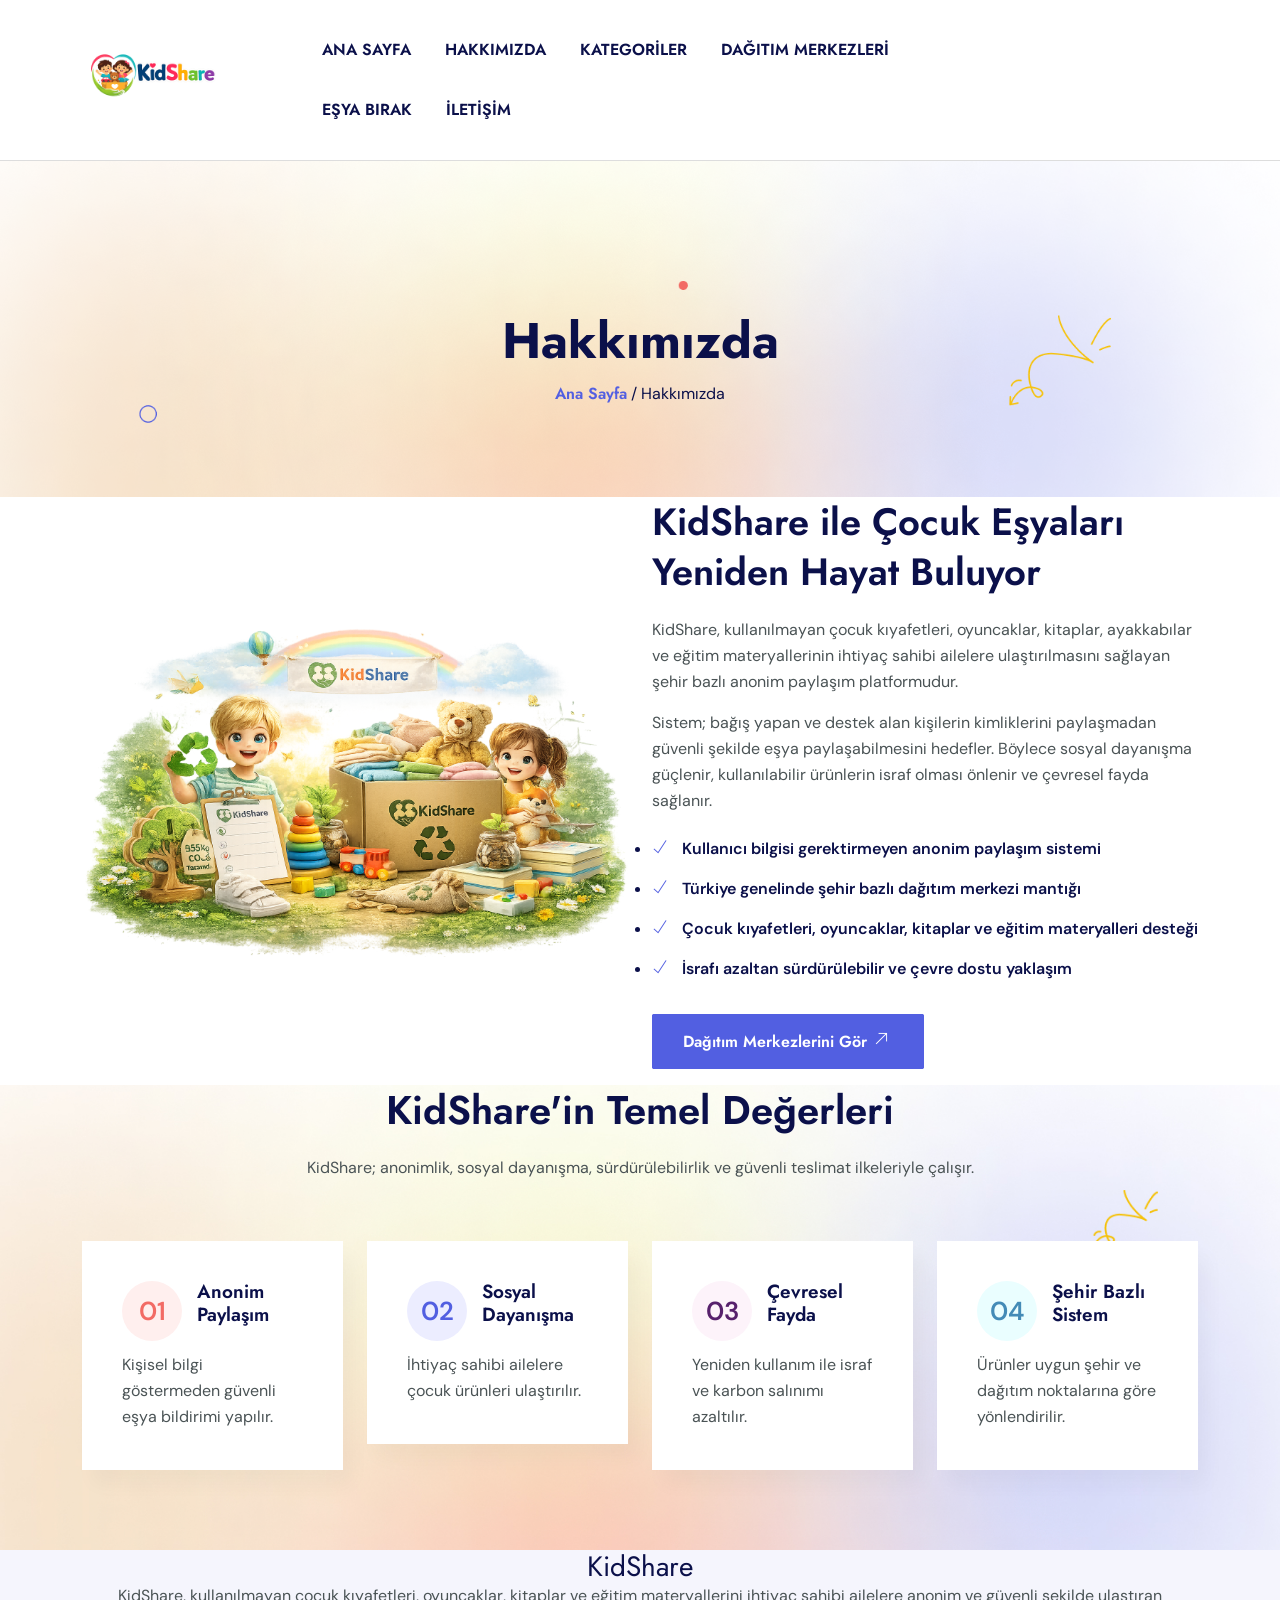
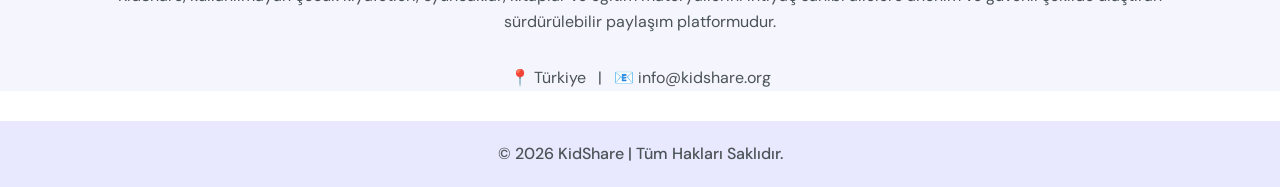
==== commit cefd1e88: "KidShare projesi tamamlandı: Eduleb Bootstrap şablonu çocuk ürünleri paylaşım platformuna uyarlandı," ====
--- a/eduleb/about.html
+++ b/eduleb/about.html
@@ -24,11 +24,7 @@
 
 <body data-spy="scroll" data-offset="80">
 
-	<!-- START PRELOADER -->
-	<div class="preloaders">
-		<span class="loader"></span>
-	</div>
-	<!-- END PRELOADER -->
+
 
 	<!-- START NAVBAR -->
 	<div id="navigation" class="navbar-light bg-faded site-navigation">
@@ -53,10 +49,6 @@
 					</nav>
 				</div>
 
-				<div class="col-20 d-none d-xl-block text-end align-self-center">
-					<a href="blog.html" class="header-btn">Merkezler</a>
-					<a href="course_details.html" class="btn_one">Eşya Bırak</a>
-				</div>
 
 				<ul class="mobile_menu">
 					<li><a href="index.html">Ana Sayfa</a></li>
--- a/eduleb/assets/css/style.css
+++ b/eduleb/assets/css/style.css
@@ -91,68 +91,7 @@
     margin: 0 auto;
     padding: 0;
 }
-/*START PRELOADER DESIGN*/
-.preloaders {
-  position: fixed;
-  top: 50%;
-  left: 50%;
-  width: 100%;
-  height: 100%;
-  display: flex;
-  align-items: center;
-  justify-content: center;
-  z-index: 99999;
-  transform: translate(-50%, -50%);
-  background: #525fe1;
-}
-.loader {
-  width: 106px;
-  height: 56px;
-  display: block;
-  margin: 30px auto;
-  background-image: linear-gradient(#FFF 50px, transparent 0), linear-gradient(#FFF 50px, transparent 0), linear-gradient(#FFF 50px, transparent 0), linear-gradient(#FFF 50px, transparent 0), radial-gradient(circle 14px, #FFF 100%, transparent 0);
-  background-size: 48px 15px , 15px 35px, 15px 35px, 25px 15px, 28px 28px;
-  background-position: 25px 5px, 58px 20px, 25px 17px, 2px 37px, 76px 0px;
-  background-repeat: no-repeat;
-  position: relative;
-  transform: rotate(-45deg);
-  box-sizing: border-box;
-}
-.loader::after,
-.loader::before {
-  content: '';  
-  position: absolute;
-  width: 56px;
-  height: 56px;
-  border: 6px solid #f26b65;
-  border-radius: 50%;
-  left: -45px;
-  top: -10px;
-  background-repeat: no-repeat;
-  background-image: linear-gradient(#FFF 64px, transparent 0), linear-gradient(#FFF 66px, transparent 0), radial-gradient(circle 4px, #FFF 100%, transparent 0);
-  background-size: 40px 1px , 1px 40px, 8px 8px;
-  background-position: center center;
-  box-sizing: border-box;
-  animation: rotation 0.3s linear infinite;
-}
-.loader::before {
-  left: 25px;
-  top: 60px;
-}
-
-@keyframes rotation {
-  0% {
-    transform: rotate(0deg);
-  }
-  100% {
-    transform: rotate(360deg);
-  }
-} 
-ul{list-style:none;}
-/*END PRELOADER DESIGN*/
-.no-padding { padding: 0 }
-/*END PRELOADER DESIGN*/
-.section-padding {padding:80px 0;}
+
 /*START SECTION TITLE DESIGN*/
 .section-title{margin-bottom:60px;}
 .section-title h2 {
